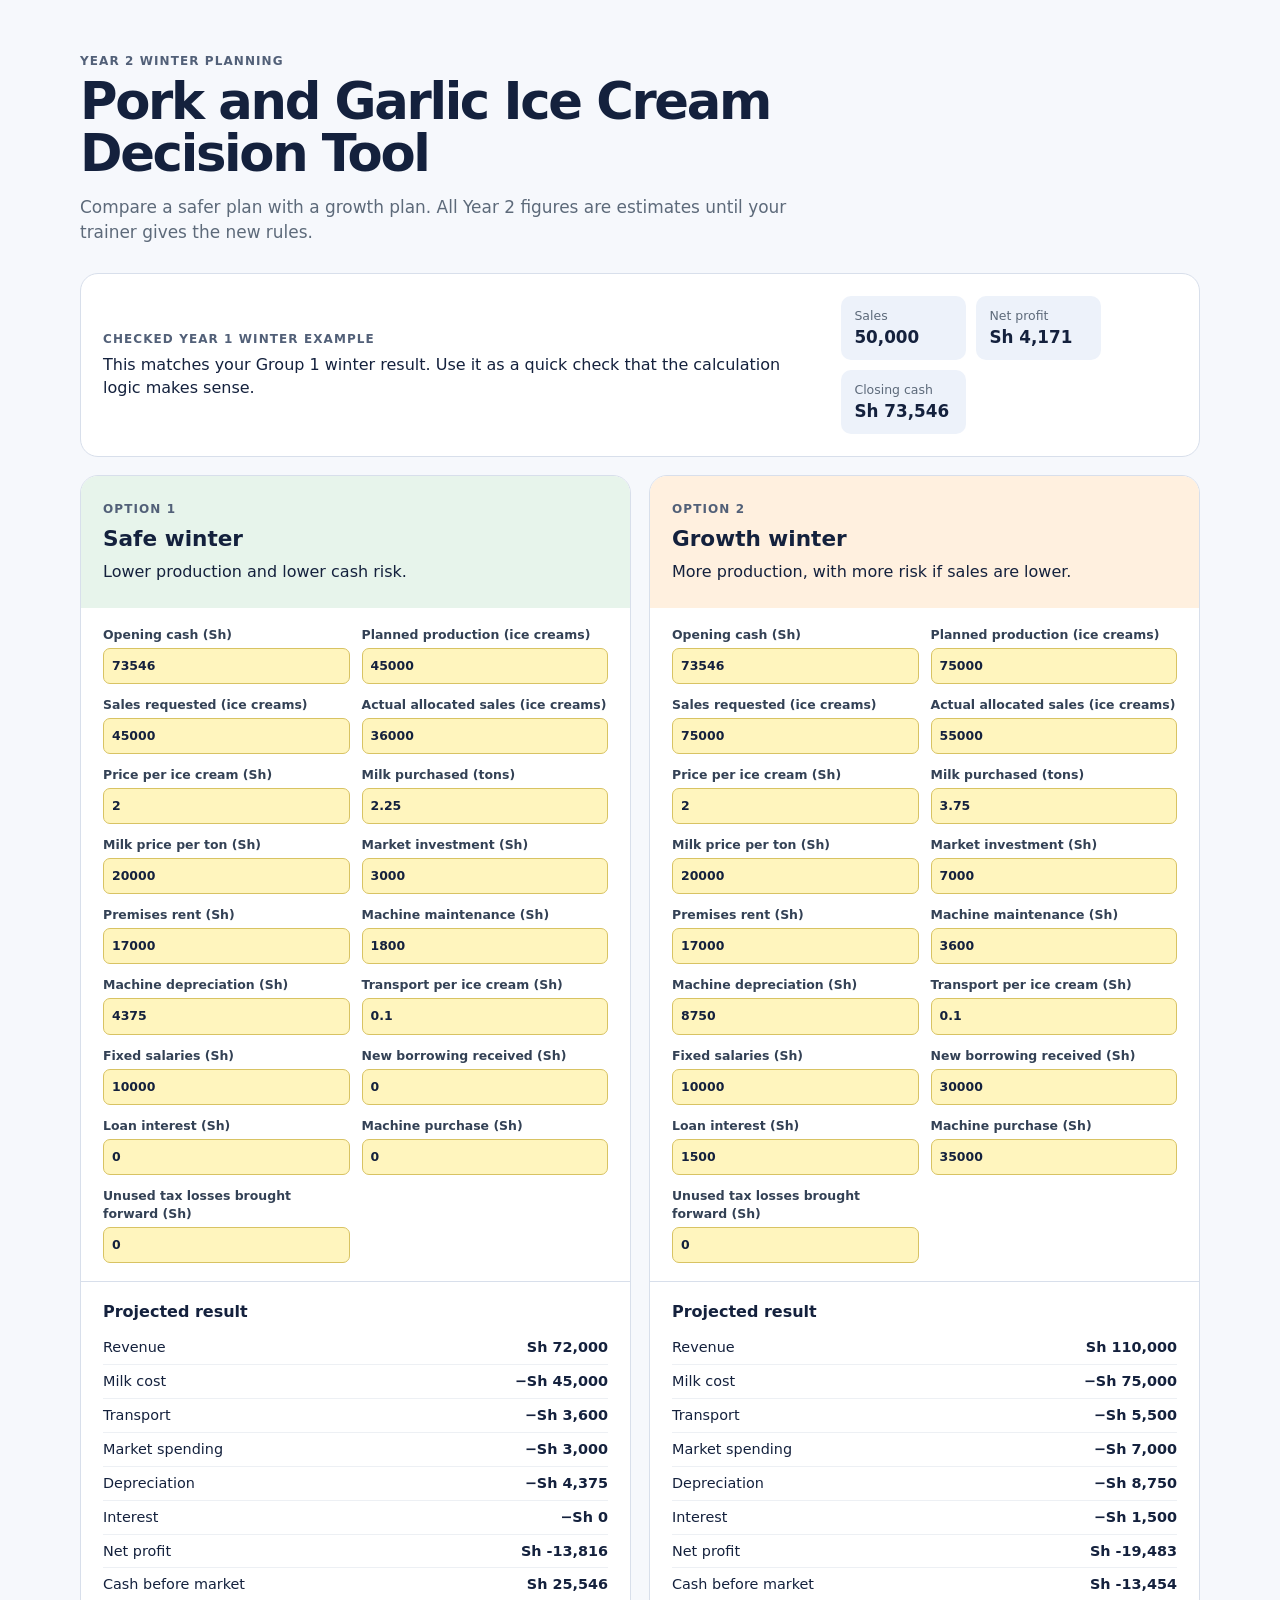
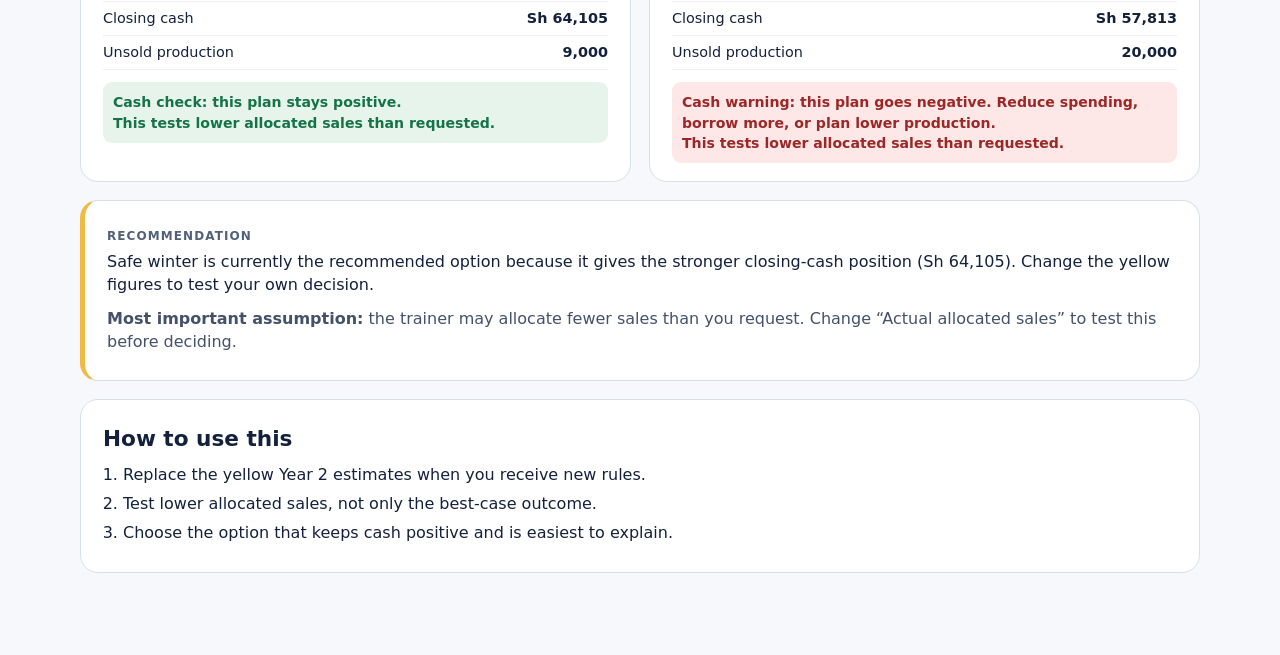
==== index.html @ 3d3ea8dd "Add files via upload" ====
<!doctype html>
<html lang="en">
  <head>
    <meta charset="UTF-8" />
    <meta name="viewport" content="width=device-width, initial-scale=1.0" />
    <title>Pork and Garlic Ice Cream Decision Tool</title>
    <link rel="icon" href="favicon.svg" type="image/svg+xml" />
    <link rel="stylesheet" href="styles.css" />
  </head>
  <body>
    <main>
      <header>
        <p class="eyebrow">Year 2 winter planning</p>
        <h1>Pork and Garlic Ice Cream Decision Tool</h1>
        <p class="intro">Compare a safer plan with a growth plan. All Year 2 figures are estimates until your trainer gives the new rules.</p>
      </header>

      <section class="year-one" aria-labelledby="year-one-title">
        <div>
          <p class="eyebrow" id="year-one-title">Checked Year 1 winter example</p>
          <p>This matches your Group 1 winter result. Use it as a quick check that the calculation logic makes sense.</p>
        </div>
        <div class="facts">
          <div><span>Sales</span><strong>50,000</strong></div>
          <div><span>Net profit</span><strong>Sh 4,171</strong></div>
          <div><span>Closing cash</span><strong>Sh 73,546</strong></div>
        </div>
      </section>

      <section class="plans" aria-label="Year 2 winter plan comparison">
        <article class="plan safe">
          <div class="plan-heading"><p class="eyebrow">Option 1</p><h2>Safe winter</h2><p>Lower production and lower cash risk.</p></div>
          <div class="inputs" id="safe-inputs"></div>
          <div class="results" id="safe-results" aria-live="polite"></div>
        </article>
        <article class="plan growth">
          <div class="plan-heading"><p class="eyebrow">Option 2</p><h2>Growth winter</h2><p>More production, with more risk if sales are lower.</p></div>
          <div class="inputs" id="growth-inputs"></div>
          <div class="results" id="growth-results" aria-live="polite"></div>
        </article>
      </section>

      <section class="recommendation" aria-labelledby="recommendation-title">
        <p class="eyebrow" id="recommendation-title">Recommendation</p>
        <p id="recommendation-text"></p>
        <p class="assumption"><strong>Most important assumption:</strong> the trainer may allocate fewer sales than you request. Change “Actual allocated sales” to test this before deciding.</p>
      </section>

      <section class="how-to">
        <h2>How to use this</h2>
        <ol>
          <li>Replace the yellow Year 2 estimates when you receive new rules.</li>
          <li>Test lower allocated sales, not only the best-case outcome.</li>
          <li>Choose the option that keeps cash positive and is easiest to explain.</li>
        </ol>
      </section>
    </main>
    <script src="app.js"></script>
  </body>
</html>
---- styles.css ----
:root { --ink:#14213d; --muted:#5d6a7a; --paper:#f6f8fc; --line:#d8dfeb; --safe:#e7f4eb; --growth:#fff0df; --input:#fff5be; --risk:#9b2727; --good:#157347; }
* { box-sizing:border-box; }
body { margin:0; font-family:Inter, ui-sans-serif, system-ui, -apple-system, BlinkMacSystemFont, "Segoe UI", sans-serif; color:var(--ink); background:var(--paper); line-height:1.45; }
main { width:min(1120px, calc(100% - 32px)); margin:0 auto; padding:48px 0 64px; }
header { max-width:760px; margin-bottom:28px; }
h1 { font-size:clamp(2rem, 4vw, 3.4rem); letter-spacing:-.045em; line-height:1.02; margin:.2rem 0 1rem; }
h2 { font-size:1.35rem; margin:.1rem 0 .2rem; }
p { margin:.3rem 0; } .intro { color:var(--muted); font-size:1.06rem; }
.eyebrow { color:#526078; text-transform:uppercase; letter-spacing:.09em; font-size:.75rem; font-weight:750; }
.year-one, .recommendation, .how-to { background:white; border:1px solid var(--line); border-radius:18px; padding:22px; margin:18px 0; }
.year-one { display:flex; gap:30px; align-items:center; justify-content:space-between; }
.facts { display:flex; gap:10px; flex-wrap:wrap; } .facts div { min-width:125px; padding:11px 13px; background:#edf2fa; border-radius:10px; }
.facts span { display:block; color:var(--muted); font-size:.78rem; } .facts strong { font-size:1.05rem; }
.plans { display:grid; grid-template-columns:repeat(2,minmax(0,1fr)); gap:18px; }
.plan { background:white; border:1px solid var(--line); border-radius:18px; overflow:hidden; }
.plan-heading { padding:20px 22px; } .safe .plan-heading { background:var(--safe); } .growth .plan-heading { background:var(--growth); }
.inputs, .results { padding:18px 22px; } .inputs { display:grid; grid-template-columns:repeat(2,minmax(0,1fr)); gap:12px; border-bottom:1px solid var(--line); }
label { color:#334155; font-size:.78rem; font-weight:650; } input { width:100%; margin-top:4px; border:1px solid #d8c363; border-radius:7px; background:var(--input); padding:8px; color:var(--ink); font:inherit; }
.results h3 { font-size:1rem; margin:0 0 8px; } .result-row { display:flex; justify-content:space-between; gap:10px; border-bottom:1px solid #edf0f4; padding:6px 0; font-size:.9rem; }
.result-row strong { white-space:nowrap; } .status { margin-top:12px; border-radius:9px; padding:10px; font-size:.88rem; font-weight:650; } .status.good { background:#e7f4eb; color:var(--good); } .status.risk { background:#fde8e7; color:var(--risk); }
.recommendation { border-left:5px solid #f0ba44; } .assumption { color:#43516a; margin-top:10px; }
.how-to ol { padding-left:20px; margin:8px 0 0; } .how-to li { margin:6px 0; }
@media (max-width:760px) { main { padding-top:28px; } .plans { grid-template-columns:1fr; } .year-one { align-items:flex-start; flex-direction:column; gap:14px; } }
@media (max-width:420px) { .inputs { grid-template-columns:1fr; } }
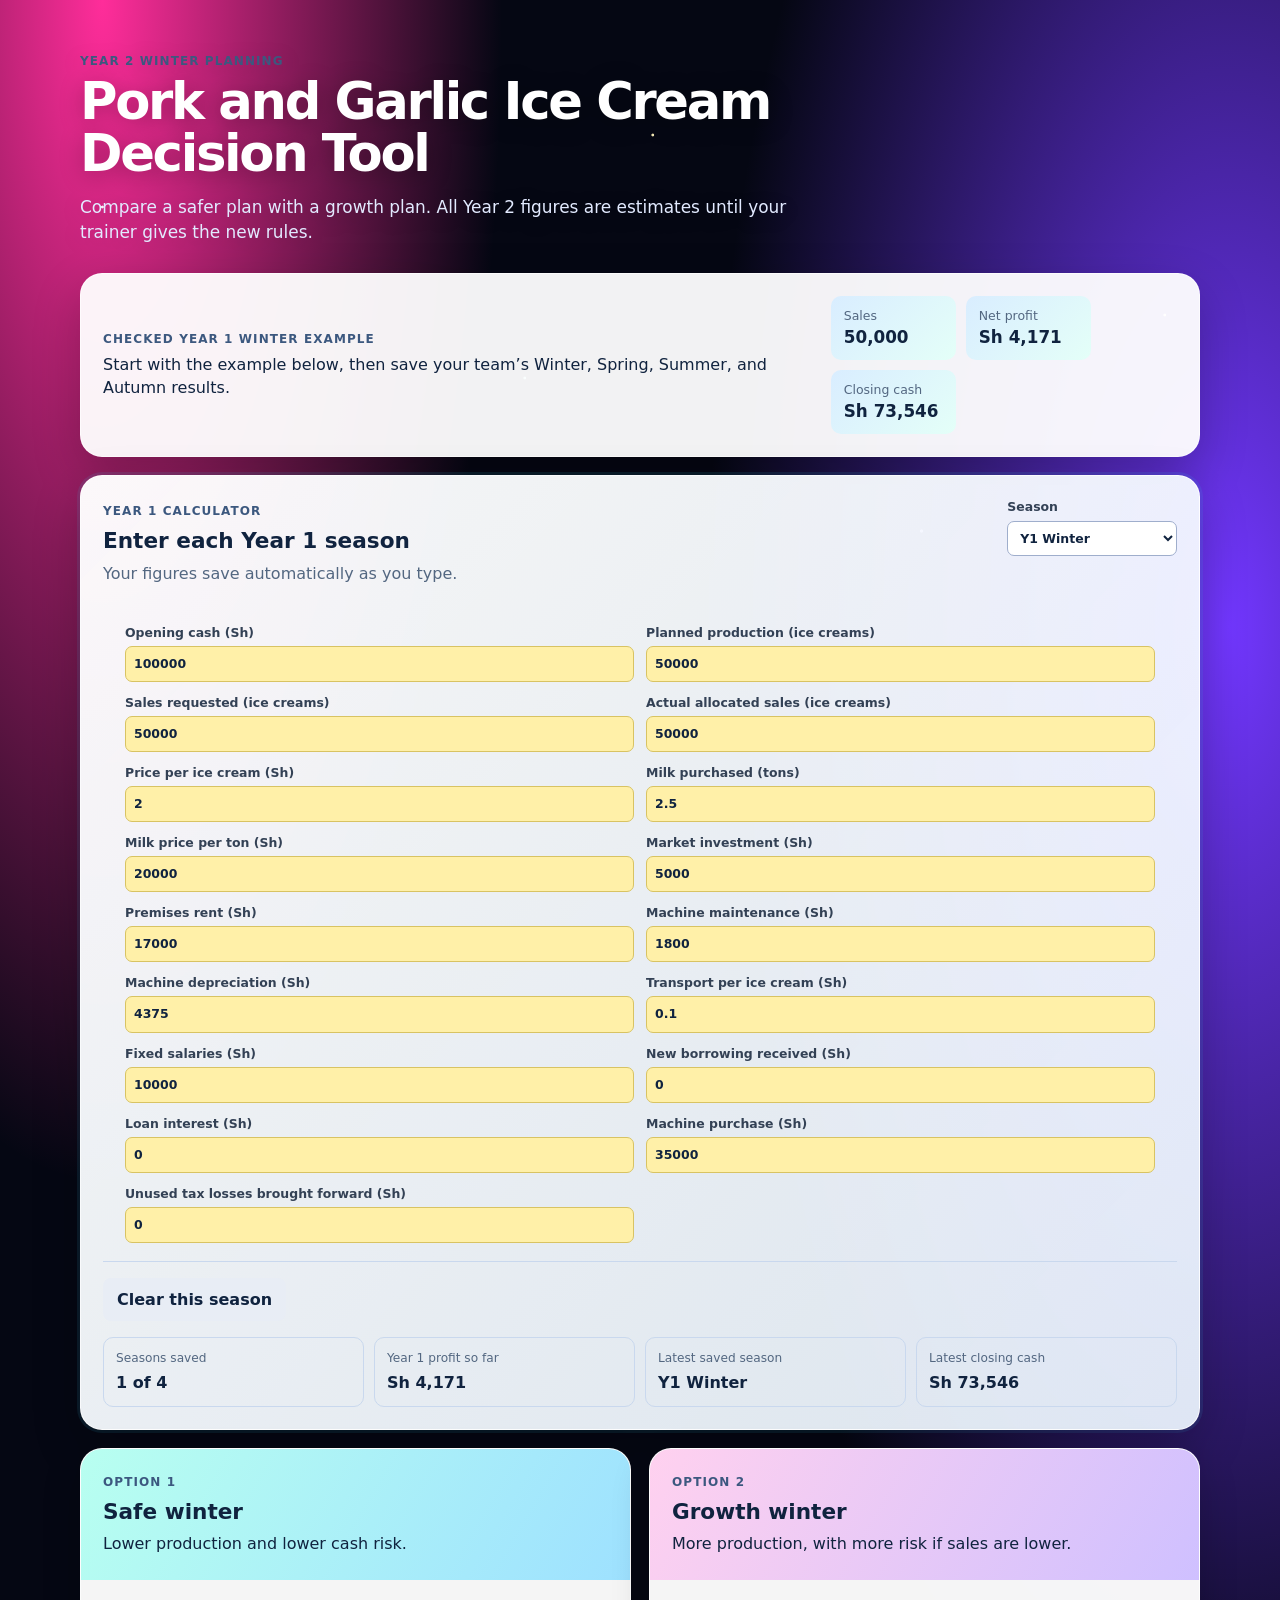
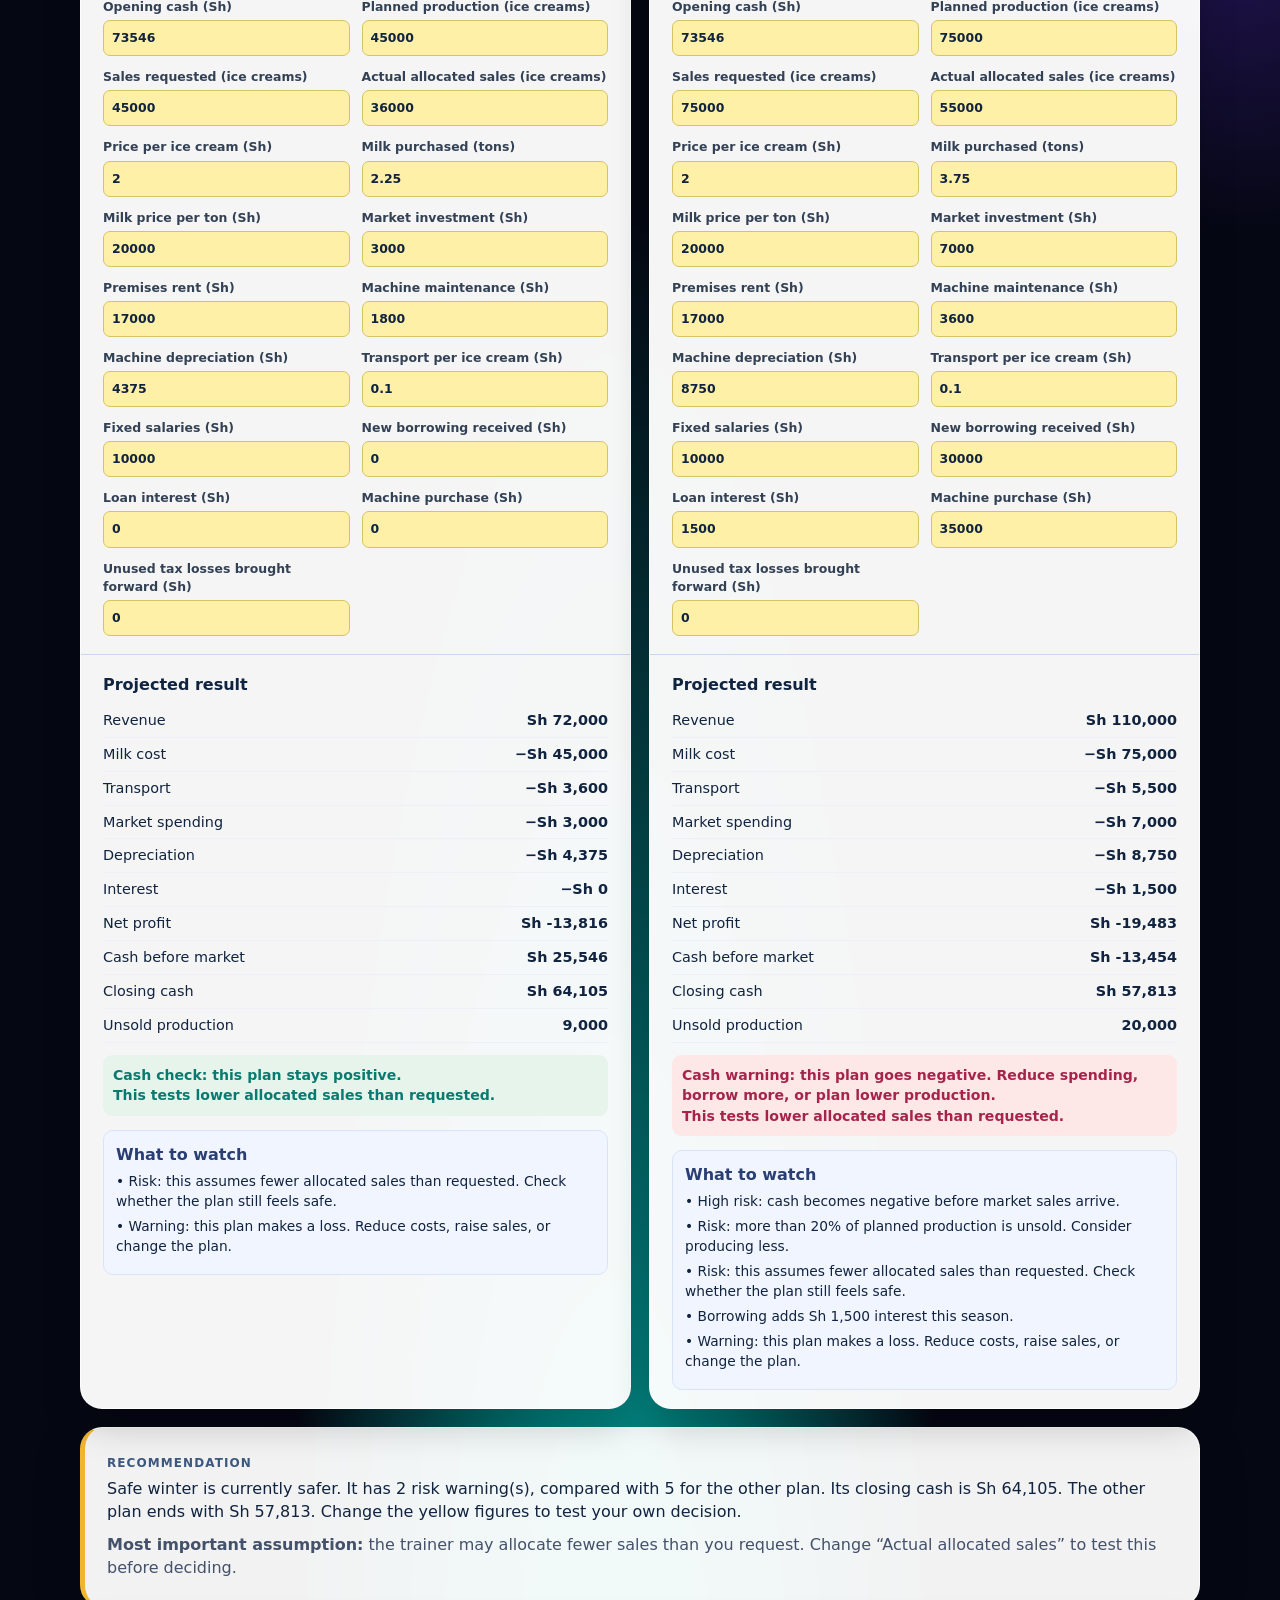
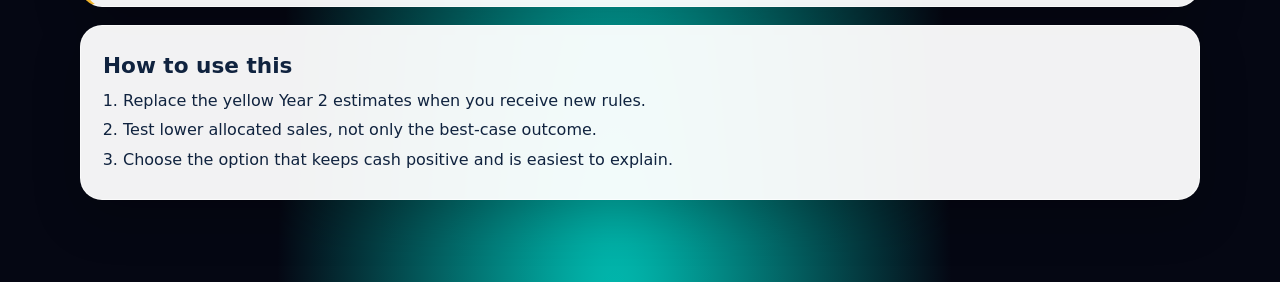
==== commit 631aae3b: "Add files via upload" ====
--- a/index.html
+++ b/index.html
@@ -18,13 +18,20 @@
       <section class="year-one" aria-labelledby="year-one-title">
         <div>
           <p class="eyebrow" id="year-one-title">Checked Year 1 winter example</p>
-          <p>This matches your Group 1 winter result. Use it as a quick check that the calculation logic makes sense.</p>
+          <p>Start with the example below, then save your team’s Winter, Spring, Summer, and Autumn results.</p>
         </div>
         <div class="facts">
           <div><span>Sales</span><strong>50,000</strong></div>
           <div><span>Net profit</span><strong>Sh 4,171</strong></div>
           <div><span>Closing cash</span><strong>Sh 73,546</strong></div>
         </div>
+      </section>
+
+      <section class="season-calculator" aria-labelledby="season-title">
+        <div class="section-heading"><div><p class="eyebrow">Year 1 calculator</p><h2 id="season-title">Enter each Year 1 season</h2><p>Your figures save automatically as you type.</p></div><label class="season-picker">Season<select id="season-select"><option>Y1 Winter</option><option>Y1 Spring</option><option>Y1 Summer</option><option>Y1 Autumn</option></select></label></div>
+        <div class="inputs season-inputs" id="season-inputs"></div>
+        <div class="season-actions"><button class="secondary" id="clear-season">Clear this season</button><span id="save-message" aria-live="polite"></span></div>
+        <div class="year-summary" id="year-summary"></div>
       </section>
 
       <section class="plans" aria-label="Year 2 winter plan comparison">
--- a/styles.css
+++ b/styles.css
@@ -1,24 +1,32 @@
-:root { --ink:#14213d; --muted:#5d6a7a; --paper:#f6f8fc; --line:#d8dfeb; --safe:#e7f4eb; --growth:#fff0df; --input:#fff5be; --risk:#9b2727; --good:#157347; }
+:root { --ink:#10233f; --muted:#536781; --paper:#eef4ff; --line:#c9d8ee; --safe:#d8f7f0; --growth:#e9e2ff; --input:#fff0a8; --risk:#a6244b; --good:#087a70; }
 * { box-sizing:border-box; }
-body { margin:0; font-family:Inter, ui-sans-serif, system-ui, -apple-system, BlinkMacSystemFont, "Segoe UI", sans-serif; color:var(--ink); background:var(--paper); line-height:1.45; }
+body { margin:0; min-height:100vh; position:relative; isolation:isolate; font-family:Inter, ui-sans-serif, system-ui, -apple-system, BlinkMacSystemFont, "Segoe UI", sans-serif; color:var(--ink); background:radial-gradient(ellipse at 8% 0%,#ff2d9a 0,transparent 24%),radial-gradient(ellipse at 96% 18%,#7237ff 0,transparent 30%),radial-gradient(ellipse at 48% 105%,#00c6ba 0,transparent 36%),#050713; line-height:1.45; }
+body::before { content:""; position:fixed; inset:0; z-index:-1; opacity:.95; pointer-events:none; background-image:radial-gradient(circle at 8% 23%,#fff 0 1px,transparent 1.8px),radial-gradient(circle at 29% 74%,#bcdfff 0 1px,transparent 1.8px),radial-gradient(circle at 51% 15%,#fff4bd 0 1px,transparent 1.8px),radial-gradient(circle at 72% 59%,#d4b6ff 0 1.2px,transparent 2px),radial-gradient(circle at 91% 35%,#fff 0 1px,transparent 1.8px),radial-gradient(circle at 41% 42%,#9ff9ef 0 1px,transparent 1.8px),radial-gradient(circle at 18% 57%,#ffb6dc 0 1px,transparent 1.8px); }
 main { width:min(1120px, calc(100% - 32px)); margin:0 auto; padding:48px 0 64px; }
-header { max-width:760px; margin-bottom:28px; }
+header { max-width:760px; margin-bottom:28px; color:white; text-shadow:0 4px 24px rgba(0,0,0,.3); }
 h1 { font-size:clamp(2rem, 4vw, 3.4rem); letter-spacing:-.045em; line-height:1.02; margin:.2rem 0 1rem; }
 h2 { font-size:1.35rem; margin:.1rem 0 .2rem; }
-p { margin:.3rem 0; } .intro { color:var(--muted); font-size:1.06rem; }
-.eyebrow { color:#526078; text-transform:uppercase; letter-spacing:.09em; font-size:.75rem; font-weight:750; }
-.year-one, .recommendation, .how-to { background:white; border:1px solid var(--line); border-radius:18px; padding:22px; margin:18px 0; }
+p { margin:.3rem 0; } .intro { color:#e2eaff; font-size:1.06rem; }
+.eyebrow { color:#3c587f; text-transform:uppercase; letter-spacing:.09em; font-size:.75rem; font-weight:750; }
+.year-one, .recommendation, .how-to { background:rgba(255,255,255,.95); border:1px solid rgba(255,255,255,.72); box-shadow:0 18px 48px rgba(0,0,0,.22); border-radius:22px; padding:22px; margin:18px 0; }
+.season-calculator { background:linear-gradient(135deg,rgba(255,255,255,.97),rgba(236,246,255,.93)); border:1px solid rgba(255,255,255,.82); box-shadow:0 18px 48px rgba(0,0,0,.22),0 0 0 3px rgba(61,212,255,.10); border-radius:22px; padding:22px; margin:18px 0; }
+.section-heading { display:flex; justify-content:space-between; align-items:flex-start; gap:20px; margin-bottom:16px; }
+.section-heading h2 { margin:.15rem 0; } .section-heading p:not(.eyebrow) { color:var(--muted); }
+.season-picker { min-width:150px; } select { width:100%; margin-top:4px; border:1px solid #9faecc; border-radius:7px; background:white; padding:8px; color:var(--ink); font:inherit; }
+.season-actions { display:flex; align-items:center; flex-wrap:wrap; gap:10px; padding:16px 0; } button { cursor:pointer; border:0; border-radius:8px; background:var(--ink); color:white; padding:10px 14px; font:inherit; font-weight:700; } button.secondary { background:#e8edf5; color:var(--ink); } #save-message { color:var(--good); font-size:.9rem; font-weight:650; }
+.year-summary { display:grid; grid-template-columns:repeat(4,minmax(0,1fr)); gap:10px; } .year-summary div { padding:12px; border:1px solid var(--line); border-radius:10px; } .year-summary span { color:var(--muted); display:block; font-size:.76rem; } .year-summary strong { display:block; margin-top:3px; }
 .year-one { display:flex; gap:30px; align-items:center; justify-content:space-between; }
-.facts { display:flex; gap:10px; flex-wrap:wrap; } .facts div { min-width:125px; padding:11px 13px; background:#edf2fa; border-radius:10px; }
+.facts { display:flex; gap:10px; flex-wrap:wrap; } .facts div { min-width:125px; padding:11px 13px; background:linear-gradient(135deg,#d9edff,#e4fff8); border-radius:10px; }
 .facts span { display:block; color:var(--muted); font-size:.78rem; } .facts strong { font-size:1.05rem; }
 .plans { display:grid; grid-template-columns:repeat(2,minmax(0,1fr)); gap:18px; }
-.plan { background:white; border:1px solid var(--line); border-radius:18px; overflow:hidden; }
-.plan-heading { padding:20px 22px; } .safe .plan-heading { background:var(--safe); } .growth .plan-heading { background:var(--growth); }
+.plan { background:rgba(255,255,255,.96); border:1px solid rgba(255,255,255,.82); box-shadow:0 16px 38px rgba(0,0,0,.2); border-radius:22px; overflow:hidden; transition:transform .2s ease, box-shadow .2s ease; }.plan:hover { transform:translateY(-4px); box-shadow:0 24px 52px rgba(0,0,0,.3); }
+.plan-heading { padding:20px 22px; } .safe .plan-heading { background:linear-gradient(120deg,#b8fff0,#9ee1ff); } .growth .plan-heading { background:linear-gradient(120deg,#ffd1ef,#cfc0ff); }
 .inputs, .results { padding:18px 22px; } .inputs { display:grid; grid-template-columns:repeat(2,minmax(0,1fr)); gap:12px; border-bottom:1px solid var(--line); }
 label { color:#334155; font-size:.78rem; font-weight:650; } input { width:100%; margin-top:4px; border:1px solid #d8c363; border-radius:7px; background:var(--input); padding:8px; color:var(--ink); font:inherit; }
 .results h3 { font-size:1rem; margin:0 0 8px; } .result-row { display:flex; justify-content:space-between; gap:10px; border-bottom:1px solid #edf0f4; padding:6px 0; font-size:.9rem; }
 .result-row strong { white-space:nowrap; } .status { margin-top:12px; border-radius:9px; padding:10px; font-size:.88rem; font-weight:650; } .status.good { background:#e7f4eb; color:var(--good); } .status.risk { background:#fde8e7; color:var(--risk); }
-.recommendation { border-left:5px solid #f0ba44; } .assumption { color:#43516a; margin-top:10px; }
+.advice { margin-top:14px; padding:12px; border-radius:10px; background:#f1f5ff; border:1px solid #d9e3fa; font-size:.86rem; }.advice h3 { margin:0 0 6px; color:#293e73; }.advice p { margin:5px 0; }
+.recommendation { border-left:5px solid #f1b52e; } .assumption { color:#43516a; margin-top:10px; }
 .how-to ol { padding-left:20px; margin:8px 0 0; } .how-to li { margin:6px 0; }
-@media (max-width:760px) { main { padding-top:28px; } .plans { grid-template-columns:1fr; } .year-one { align-items:flex-start; flex-direction:column; gap:14px; } }
+@media (max-width:760px) { main { padding-top:28px; } .plans { grid-template-columns:1fr; } .year-one { align-items:flex-start; flex-direction:column; gap:14px; } .section-heading { flex-direction:column; } .year-summary { grid-template-columns:repeat(2,minmax(0,1fr)); } }
 @media (max-width:420px) { .inputs { grid-template-columns:1fr; } }
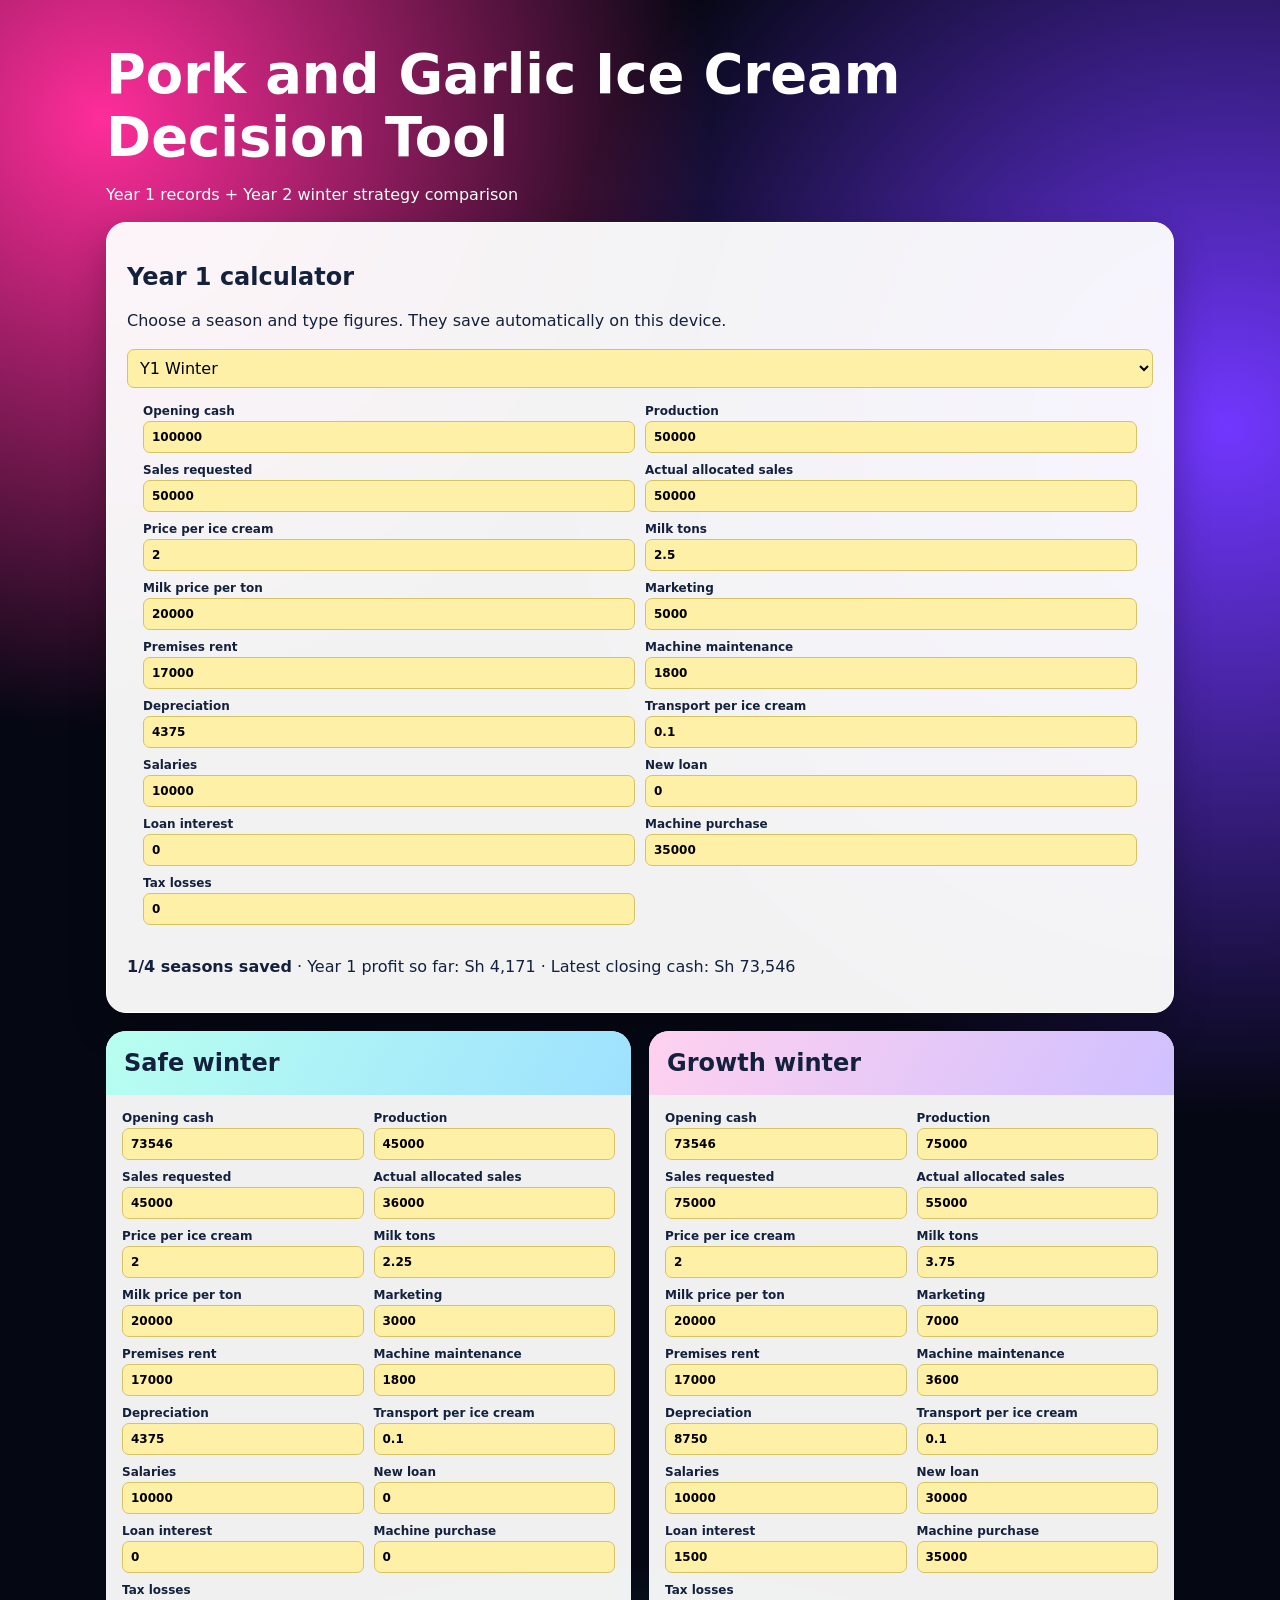
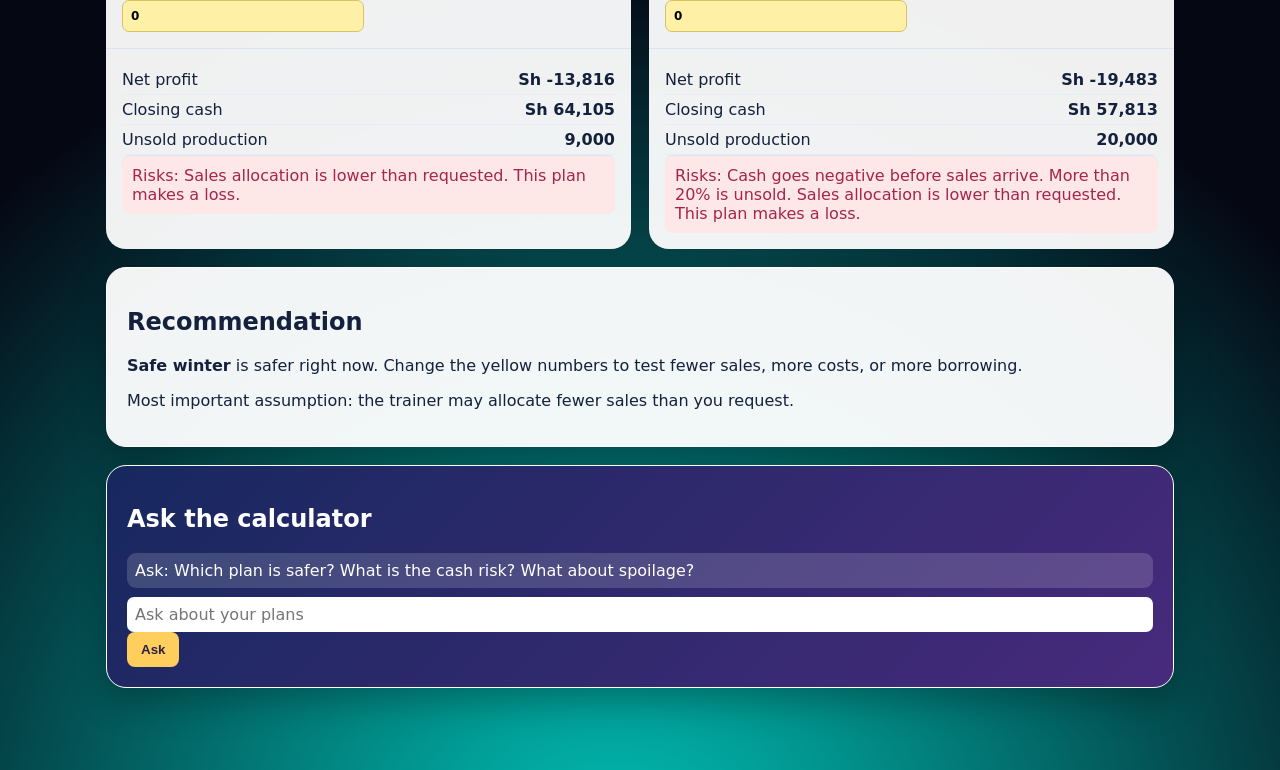
==== commit 4dd002fb: "Add files via upload" ====
--- a/index.html
+++ b/index.html
@@ -1,67 +1,5 @@
-<!doctype html>
-<html lang="en">
-  <head>
-    <meta charset="UTF-8" />
-    <meta name="viewport" content="width=device-width, initial-scale=1.0" />
-    <title>Pork and Garlic Ice Cream Decision Tool</title>
-    <link rel="icon" href="favicon.svg" type="image/svg+xml" />
-    <link rel="stylesheet" href="styles.css" />
-  </head>
-  <body>
-    <main>
-      <header>
-        <p class="eyebrow">Year 2 winter planning</p>
-        <h1>Pork and Garlic Ice Cream Decision Tool</h1>
-        <p class="intro">Compare a safer plan with a growth plan. All Year 2 figures are estimates until your trainer gives the new rules.</p>
-      </header>
-
-      <section class="year-one" aria-labelledby="year-one-title">
-        <div>
-          <p class="eyebrow" id="year-one-title">Checked Year 1 winter example</p>
-          <p>Start with the example below, then save your team’s Winter, Spring, Summer, and Autumn results.</p>
-        </div>
-        <div class="facts">
-          <div><span>Sales</span><strong>50,000</strong></div>
-          <div><span>Net profit</span><strong>Sh 4,171</strong></div>
-          <div><span>Closing cash</span><strong>Sh 73,546</strong></div>
-        </div>
-      </section>
-
-      <section class="season-calculator" aria-labelledby="season-title">
-        <div class="section-heading"><div><p class="eyebrow">Year 1 calculator</p><h2 id="season-title">Enter each Year 1 season</h2><p>Your figures save automatically as you type.</p></div><label class="season-picker">Season<select id="season-select"><option>Y1 Winter</option><option>Y1 Spring</option><option>Y1 Summer</option><option>Y1 Autumn</option></select></label></div>
-        <div class="inputs season-inputs" id="season-inputs"></div>
-        <div class="season-actions"><button class="secondary" id="clear-season">Clear this season</button><span id="save-message" aria-live="polite"></span></div>
-        <div class="year-summary" id="year-summary"></div>
-      </section>
-
-      <section class="plans" aria-label="Year 2 winter plan comparison">
-        <article class="plan safe">
-          <div class="plan-heading"><p class="eyebrow">Option 1</p><h2>Safe winter</h2><p>Lower production and lower cash risk.</p></div>
-          <div class="inputs" id="safe-inputs"></div>
-          <div class="results" id="safe-results" aria-live="polite"></div>
-        </article>
-        <article class="plan growth">
-          <div class="plan-heading"><p class="eyebrow">Option 2</p><h2>Growth winter</h2><p>More production, with more risk if sales are lower.</p></div>
-          <div class="inputs" id="growth-inputs"></div>
-          <div class="results" id="growth-results" aria-live="polite"></div>
-        </article>
-      </section>
-
-      <section class="recommendation" aria-labelledby="recommendation-title">
-        <p class="eyebrow" id="recommendation-title">Recommendation</p>
-        <p id="recommendation-text"></p>
-        <p class="assumption"><strong>Most important assumption:</strong> the trainer may allocate fewer sales than you request. Change “Actual allocated sales” to test this before deciding.</p>
-      </section>
-
-      <section class="how-to">
-        <h2>How to use this</h2>
-        <ol>
-          <li>Replace the yellow Year 2 estimates when you receive new rules.</li>
-          <li>Test lower allocated sales, not only the best-case outcome.</li>
-          <li>Choose the option that keeps cash positive and is easiest to explain.</li>
-        </ol>
-      </section>
-    </main>
-    <script src="app.js"></script>
-  </body>
-</html>
+<!doctype html><html><head><meta charset="utf-8"><meta name="viewport" content="width=device-width,initial-scale=1"><title>Ice Cream Decision Tool</title><style>
+*{box-sizing:border-box}body{margin:0;font:16px system-ui;color:#14213d;background:radial-gradient(circle at 8% 5%,#ff2d9a,transparent 24%),radial-gradient(circle at 96% 18%,#7237ff,transparent 30%),radial-gradient(circle at 48% 105%,#00c6ba,transparent 36%),#050713;min-height:100vh}main{max-width:1100px;margin:auto;padding:32px 16px 64px}header{color:white}h1{font-size:clamp(2rem,5vw,3.4rem);margin:.2em 0}.card{background:#fffffff2;border:1px solid #fff;border-radius:20px;padding:20px;margin:18px 0;box-shadow:0 14px 35px #0004}.grid{display:grid;grid-template-columns:repeat(2,minmax(0,1fr));gap:18px}.plan{background:#fffffff0;border-radius:20px;overflow:hidden}.plan h2{margin:0;padding:18px;background:linear-gradient(120deg,#b8fff0,#9ee1ff)}.plan.growth h2{background:linear-gradient(120deg,#ffd1ef,#cfc0ff)}.inputs{padding:16px;display:grid;grid-template-columns:repeat(2,minmax(0,1fr));gap:10px}label{font-size:12px;font-weight:700}input,select{width:100%;padding:8px;border:1px solid #d8c363;border-radius:7px;background:#fff0a8;font:inherit;margin-top:3px}.result,.advice{padding:16px;border-top:1px solid #dbe4f3}.row{display:flex;justify-content:space-between;padding:5px 0;border-bottom:1px solid #e7edf7}.warn{padding:10px;border-radius:8px;background:#fde8e7;color:#a6244b}.good{padding:10px;border-radius:8px;background:#e7f4eb;color:#087a70}.chat{background:linear-gradient(135deg,#17285f,#482a7c);color:#fff}.chat input{background:#fff;border:0}.chat button{background:#ffce5c;color:#292147}button{border:0;border-radius:8px;padding:10px 14px;font-weight:700;background:#14213d;color:#fff}.msg{padding:8px;border-radius:9px;background:#ffffff28;margin:6px 0}.user{background:#9cf9ec;color:#14213d;margin-left:15%}@media(max-width:700px){.grid,.inputs{grid-template-columns:1fr}}
+</style></head><body><main><header><h1>Pork and Garlic Ice Cream Decision Tool</h1><p>Year 1 records + Year 2 winter strategy comparison</p></header><section class="card"><h2>Year 1 calculator</h2><p>Choose a season and type figures. They save automatically on this device.</p><select id="season"><option>Y1 Winter</option><option>Y1 Spring</option><option>Y1 Summer</option><option>Y1 Autumn</option></select><div class="inputs" id="yearInputs"></div><div id="summary"></div></section><section class="grid"><div class="plan"><h2>Safe winter</h2><div class="inputs" id="safeInputs"></div><div class="result" id="safeResult"></div></div><div class="plan growth"><h2>Growth winter</h2><div class="inputs" id="growthInputs"></div><div class="result" id="growthResult"></div></div></section><section class="card" id="recommend"></section><section class="card chat"><h2>Ask the calculator</h2><div id="log"><div class="msg">Ask: Which plan is safer? What is the cash risk? What about spoilage?</div></div><form id="form"><input id="q" placeholder="Ask about your plans"><button>Ask</button></form></section></main><script>
+const F=[['opening','Opening cash'],['production','Production'],['requested','Sales requested'],['sales','Actual allocated sales'],['price','Price per ice cream'],['milk','Milk tons'],['milkPrice','Milk price per ton'],['market','Marketing'],['rent','Premises rent'],['maintenance','Machine maintenance'],['depreciation','Depreciation'],['transport','Transport per ice cream'],['salary','Salaries'],['loan','New loan'],['interest','Loan interest'],['machine','Machine purchase'],['taxLoss','Tax losses']];const winter={opening:100000,production:50000,requested:50000,sales:50000,price:2,milk:2.5,milkPrice:20000,market:5000,rent:17000,maintenance:1800,depreciation:4375,transport:.1,salary:10000,loan:0,interest:0,machine:35000,taxLoss:0};let years=JSON.parse(localStorage.getItem('iceYears')||'{"Y1 Winter":'+JSON.stringify(winter)+'}');let plans={safe:{...winter,opening:73546,production:45000,requested:45000,sales:36000,milk:2.25,market:3000,machine:0},growth:{...winter,opening:73546,production:75000,requested:75000,sales:55000,milk:3.75,market:7000,maintenance:3600,depreciation:8750,loan:30000,interest:1500}};const n=x=>Number(x)||0,m=x=>'Sh '+Math.round(x).toLocaleString();function calc(p){let revenue=p.sales*p.price,milk=p.milk*p.milkPrice,trans=p.sales*p.transport,gross=revenue-milk-p.maintenance-p.depreciation,bonus=Math.round(Math.max(gross,0)*.05),pre=gross-trans-p.market-bonus-p.salary-p.rent-p.interest,tax=Math.round(Math.max(0,pre-p.taxLoss)*.1),before=p.opening+p.loan-p.machine-milk-p.market,close=p.opening+p.loan+revenue-p.machine-milk-p.market-p.rent-p.maintenance-trans-p.salary-bonus-p.interest-tax;return{revenue,milk,trans,bonus,pre,tax,profit:pre-tax,before,close,spoil:Math.max(0,p.production-p.sales)}}function fields(id,data,year=false){document.querySelector(id).innerHTML=F.map(([k,l])=>`<label>${l}<input type=number step=any data-k=${k} value=${data[k]||0}></label>`).join('');document.querySelector(id).oninput=e=>{data[e.target.dataset.k]=n(e.target.value);if(year){years[season.value]=data;localStorage.setItem('iceYears',JSON.stringify(years));yearSummary()}render()}}function out(id,p){let r=calc(p),risk=[];if(r.before<0)risk.push('Cash goes negative before sales arrive.');if(r.close<0)risk.push('Closing cash is negative.');if(p.production&&r.spoil/p.production>.2)risk.push('More than 20% is unsold.');if(p.sales<p.requested)risk.push('Sales allocation is lower than requested.');if(r.profit<0)risk.push('This plan makes a loss.');document.querySelector(id).innerHTML=`<div class=row><span>Net profit</span><b>${m(r.profit)}</b></div><div class=row><span>Closing cash</span><b>${m(r.close)}</b></div><div class=row><span>Unsold production</span><b>${r.spoil.toLocaleString()}</b></div><div class="advice ${risk.length?'warn':'good'}">${risk.length?'Risks: '+risk.join(' '):'Looks safer: cash stays positive and production is close to sales.'}</div>`;return{r,risk}}function render(){let a=out('#safeResult',plans.safe),b=out('#growthResult',plans.growth),win=a.risk.length<=b.risk.length?'Safe winter':'Growth winter';recommend.innerHTML=`<h2>Recommendation</h2><p><b>${win}</b> is safer right now. Change the yellow numbers to test fewer sales, more costs, or more borrowing.</p><p>Most important assumption: the trainer may allocate fewer sales than you request.</p>`}function yearSummary(){let s=Object.keys(years),rs=s.map(x=>calc(years[x]));summary.innerHTML=`<p><b>${s.length}/4 seasons saved</b> · Year 1 profit so far: ${m(rs.reduce((a,x)=>a+x.profit,0))} · Latest closing cash: ${m(rs.at(-1).close)}</p>`}let season=document.querySelector('#season');function load(){let d=years[season.value]||{...winter,opening:0,production:0,requested:0,sales:0,milk:0,market:0,rent:0,maintenance:0,depreciation:0,salary:0,machine:0};fields('#yearInputs',d,true)}season.onchange=load;load();fields('#safeInputs',plans.safe);fields('#growthInputs',plans.growth);yearSummary();render();form.onsubmit=e=>{e.preventDefault();let t=q.value.toLowerCase(),a=calc(plans.safe),b=calc(plans.growth),ans=t.includes('cash')?`Safe cash: ${m(a.close)}. Growth cash: ${m(b.close)}.`:t.includes('spoil')?`Safe unsold: ${a.spoil}. Growth unsold: ${b.spoil}.`:t.includes('profit')?`Safe profit: ${m(a.profit)}. Growth profit: ${m(b.profit)}.`:'Safe winter is usually safer when it has fewer warnings. Check cash before sales arrive and unsold production.';log.innerHTML+=`<div class="msg user">${q.value}</div><div class=msg>${ans}</div>`;q.value=''};
+</script></body></html>
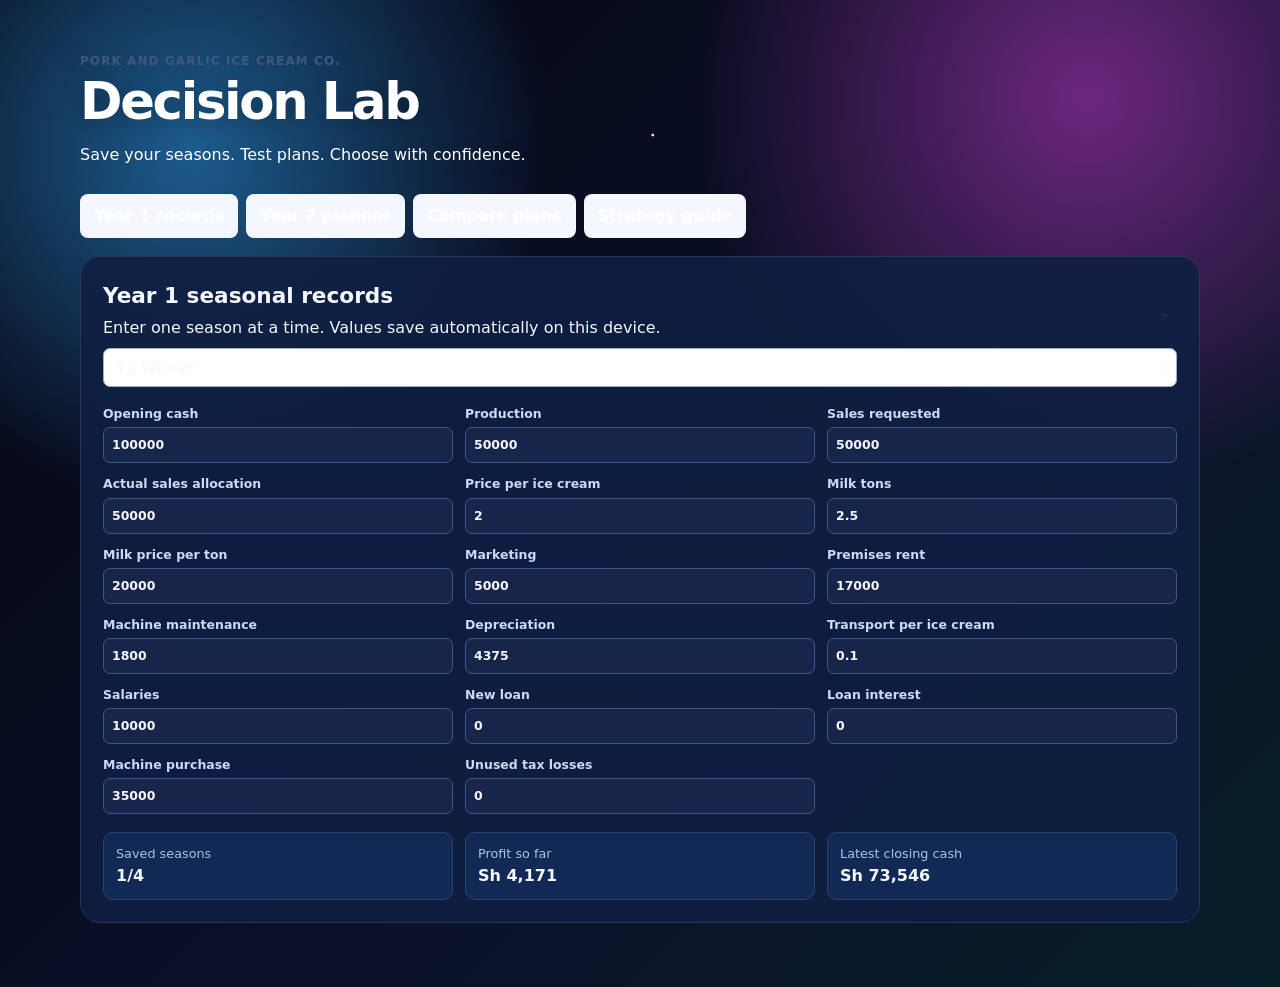
==== commit 12cd597a: "Add files via upload" ====
--- a/index.html
+++ b/index.html
@@ -1,5 +1 @@
-<!doctype html><html><head><meta charset="utf-8"><meta name="viewport" content="width=device-width,initial-scale=1"><title>Ice Cream Decision Tool</title><style>
-*{box-sizing:border-box}body{margin:0;font:16px system-ui;color:#14213d;background:radial-gradient(circle at 8% 5%,#ff2d9a,transparent 24%),radial-gradient(circle at 96% 18%,#7237ff,transparent 30%),radial-gradient(circle at 48% 105%,#00c6ba,transparent 36%),#050713;min-height:100vh}main{max-width:1100px;margin:auto;padding:32px 16px 64px}header{color:white}h1{font-size:clamp(2rem,5vw,3.4rem);margin:.2em 0}.card{background:#fffffff2;border:1px solid #fff;border-radius:20px;padding:20px;margin:18px 0;box-shadow:0 14px 35px #0004}.grid{display:grid;grid-template-columns:repeat(2,minmax(0,1fr));gap:18px}.plan{background:#fffffff0;border-radius:20px;overflow:hidden}.plan h2{margin:0;padding:18px;background:linear-gradient(120deg,#b8fff0,#9ee1ff)}.plan.growth h2{background:linear-gradient(120deg,#ffd1ef,#cfc0ff)}.inputs{padding:16px;display:grid;grid-template-columns:repeat(2,minmax(0,1fr));gap:10px}label{font-size:12px;font-weight:700}input,select{width:100%;padding:8px;border:1px solid #d8c363;border-radius:7px;background:#fff0a8;font:inherit;margin-top:3px}.result,.advice{padding:16px;border-top:1px solid #dbe4f3}.row{display:flex;justify-content:space-between;padding:5px 0;border-bottom:1px solid #e7edf7}.warn{padding:10px;border-radius:8px;background:#fde8e7;color:#a6244b}.good{padding:10px;border-radius:8px;background:#e7f4eb;color:#087a70}.chat{background:linear-gradient(135deg,#17285f,#482a7c);color:#fff}.chat input{background:#fff;border:0}.chat button{background:#ffce5c;color:#292147}button{border:0;border-radius:8px;padding:10px 14px;font-weight:700;background:#14213d;color:#fff}.msg{padding:8px;border-radius:9px;background:#ffffff28;margin:6px 0}.user{background:#9cf9ec;color:#14213d;margin-left:15%}@media(max-width:700px){.grid,.inputs{grid-template-columns:1fr}}
-</style></head><body><main><header><h1>Pork and Garlic Ice Cream Decision Tool</h1><p>Year 1 records + Year 2 winter strategy comparison</p></header><section class="card"><h2>Year 1 calculator</h2><p>Choose a season and type figures. They save automatically on this device.</p><select id="season"><option>Y1 Winter</option><option>Y1 Spring</option><option>Y1 Summer</option><option>Y1 Autumn</option></select><div class="inputs" id="yearInputs"></div><div id="summary"></div></section><section class="grid"><div class="plan"><h2>Safe winter</h2><div class="inputs" id="safeInputs"></div><div class="result" id="safeResult"></div></div><div class="plan growth"><h2>Growth winter</h2><div class="inputs" id="growthInputs"></div><div class="result" id="growthResult"></div></div></section><section class="card" id="recommend"></section><section class="card chat"><h2>Ask the calculator</h2><div id="log"><div class="msg">Ask: Which plan is safer? What is the cash risk? What about spoilage?</div></div><form id="form"><input id="q" placeholder="Ask about your plans"><button>Ask</button></form></section></main><script>
-const F=[['opening','Opening cash'],['production','Production'],['requested','Sales requested'],['sales','Actual allocated sales'],['price','Price per ice cream'],['milk','Milk tons'],['milkPrice','Milk price per ton'],['market','Marketing'],['rent','Premises rent'],['maintenance','Machine maintenance'],['depreciation','Depreciation'],['transport','Transport per ice cream'],['salary','Salaries'],['loan','New loan'],['interest','Loan interest'],['machine','Machine purchase'],['taxLoss','Tax losses']];const winter={opening:100000,production:50000,requested:50000,sales:50000,price:2,milk:2.5,milkPrice:20000,market:5000,rent:17000,maintenance:1800,depreciation:4375,transport:.1,salary:10000,loan:0,interest:0,machine:35000,taxLoss:0};let years=JSON.parse(localStorage.getItem('iceYears')||'{"Y1 Winter":'+JSON.stringify(winter)+'}');let plans={safe:{...winter,opening:73546,production:45000,requested:45000,sales:36000,milk:2.25,market:3000,machine:0},growth:{...winter,opening:73546,production:75000,requested:75000,sales:55000,milk:3.75,market:7000,maintenance:3600,depreciation:8750,loan:30000,interest:1500}};const n=x=>Number(x)||0,m=x=>'Sh '+Math.round(x).toLocaleString();function calc(p){let revenue=p.sales*p.price,milk=p.milk*p.milkPrice,trans=p.sales*p.transport,gross=revenue-milk-p.maintenance-p.depreciation,bonus=Math.round(Math.max(gross,0)*.05),pre=gross-trans-p.market-bonus-p.salary-p.rent-p.interest,tax=Math.round(Math.max(0,pre-p.taxLoss)*.1),before=p.opening+p.loan-p.machine-milk-p.market,close=p.opening+p.loan+revenue-p.machine-milk-p.market-p.rent-p.maintenance-trans-p.salary-bonus-p.interest-tax;return{revenue,milk,trans,bonus,pre,tax,profit:pre-tax,before,close,spoil:Math.max(0,p.production-p.sales)}}function fields(id,data,year=false){document.querySelector(id).innerHTML=F.map(([k,l])=>`<label>${l}<input type=number step=any data-k=${k} value=${data[k]||0}></label>`).join('');document.querySelector(id).oninput=e=>{data[e.target.dataset.k]=n(e.target.value);if(year){years[season.value]=data;localStorage.setItem('iceYears',JSON.stringify(years));yearSummary()}render()}}function out(id,p){let r=calc(p),risk=[];if(r.before<0)risk.push('Cash goes negative before sales arrive.');if(r.close<0)risk.push('Closing cash is negative.');if(p.production&&r.spoil/p.production>.2)risk.push('More than 20% is unsold.');if(p.sales<p.requested)risk.push('Sales allocation is lower than requested.');if(r.profit<0)risk.push('This plan makes a loss.');document.querySelector(id).innerHTML=`<div class=row><span>Net profit</span><b>${m(r.profit)}</b></div><div class=row><span>Closing cash</span><b>${m(r.close)}</b></div><div class=row><span>Unsold production</span><b>${r.spoil.toLocaleString()}</b></div><div class="advice ${risk.length?'warn':'good'}">${risk.length?'Risks: '+risk.join(' '):'Looks safer: cash stays positive and production is close to sales.'}</div>`;return{r,risk}}function render(){let a=out('#safeResult',plans.safe),b=out('#growthResult',plans.growth),win=a.risk.length<=b.risk.length?'Safe winter':'Growth winter';recommend.innerHTML=`<h2>Recommendation</h2><p><b>${win}</b> is safer right now. Change the yellow numbers to test fewer sales, more costs, or more borrowing.</p><p>Most important assumption: the trainer may allocate fewer sales than you request.</p>`}function yearSummary(){let s=Object.keys(years),rs=s.map(x=>calc(years[x]));summary.innerHTML=`<p><b>${s.length}/4 seasons saved</b> · Year 1 profit so far: ${m(rs.reduce((a,x)=>a+x.profit,0))} · Latest closing cash: ${m(rs.at(-1).close)}</p>`}let season=document.querySelector('#season');function load(){let d=years[season.value]||{...winter,opening:0,production:0,requested:0,sales:0,milk:0,market:0,rent:0,maintenance:0,depreciation:0,salary:0,machine:0};fields('#yearInputs',d,true)}season.onchange=load;load();fields('#safeInputs',plans.safe);fields('#growthInputs',plans.growth);yearSummary();render();form.onsubmit=e=>{e.preventDefault();let t=q.value.toLowerCase(),a=calc(plans.safe),b=calc(plans.growth),ans=t.includes('cash')?`Safe cash: ${m(a.close)}. Growth cash: ${m(b.close)}.`:t.includes('spoil')?`Safe unsold: ${a.spoil}. Growth unsold: ${b.spoil}.`:t.includes('profit')?`Safe profit: ${m(a.profit)}. Growth profit: ${m(b.profit)}.`:'Safe winter is usually safer when it has fewer warnings. Check cash before sales arrive and unsold production.';log.innerHTML+=`<div class="msg user">${q.value}</div><div class=msg>${ans}</div>`;q.value=''};
-</script></body></html>
+<!doctype html><html lang="en"><head><meta charset="utf-8"><meta name="viewport" content="width=device-width,initial-scale=1"><title>Ice Cream Decision Lab</title><link rel="stylesheet" href="styles.css"></head><body><main><header><p class="eyebrow">Pork and Garlic Ice Cream Co.</p><h1>Decision Lab</h1><p>Save your seasons. Test plans. Choose with confidence.</p></header><nav><button data-page="records">Year 1 records</button><button data-page="plans">Year 2 planner</button><button data-page="compare">Compare plans</button><button data-page="future">Strategy guide</button></nav><section class="page active" id="records"><div class="panel"><h2>Year 1 seasonal records</h2><p>Enter one season at a time. Values save automatically on this device.</p><select id="season"><option>Y1 Winter</option><option>Y1 Spring</option><option>Y1 Summer</option><option>Y1 Autumn</option></select><div class="fields" id="seasonFields"></div><div id="summary" class="stats"></div></div></section><section class="page" id="plans"><div class="panel"><h2>Build a Year 2 winter plan</h2><p>Test realistic actual sales allocation, not only your best case.</p><div class="fields" id="planFields"></div><div class="actions"><input id="planName" placeholder="Name this plan, e.g. Balanced"><button id="savePlan">Save plan</button></div><div id="planOutput"></div></div></section><section class="page" id="compare"><div class="panel"><h2>Plan comparison</h2><p>Saved plans are compared below. Positive cash and fewer warnings are safer.</p><div id="table"></div><div id="chart" class="chart"></div><div id="recommendation"></div></div></section><section class="page" id="future"><div class="panel"><h2>Strategy guide</h2><div class="strategy"><div><b>1. Cash first</b><p>Check cash before market sales arrive.</p></div><div><b>2. Sales uncertainty</b><p>Save a low-sales plan before you decide production.</p></div><div><b>3. Grow carefully</b><p>Borrow only when extra sales cover interest and operating costs.</p></div></div></div></section></main><script src="app.js"></script></body></html>
--- a/styles.css
+++ b/styles.css
@@ -0,0 +1,33 @@
+:root { --ink:#f4f7ff; --muted:#a8b6d8; --paper:#07091a; --line:#29345b; --safe:#71e8c5; --growth:#c99bff; --input:#18254a; --risk:#ff7a9d; --good:#71e8c5; }
+* { box-sizing:border-box; }
+body { margin:0; min-height:100vh; position:relative; isolation:isolate; font-family:Inter, ui-sans-serif, system-ui, -apple-system, BlinkMacSystemFont, "Segoe UI", sans-serif; color:var(--ink); background:radial-gradient(circle at 15% 15%,#1d5d8f 0,transparent 26%),radial-gradient(circle at 85% 10%,#6c277e 0,transparent 28%),linear-gradient(135deg,#050714,#0b1028 55%,#071e29); line-height:1.45; }
+body::before { content:""; position:fixed; inset:0; z-index:-1; opacity:.95; pointer-events:none; background-image:radial-gradient(circle at 8% 23%,#fff 0 1px,transparent 1.8px),radial-gradient(circle at 29% 74%,#bcdfff 0 1px,transparent 1.8px),radial-gradient(circle at 51% 15%,#fff4bd 0 1px,transparent 1.8px),radial-gradient(circle at 72% 59%,#d4b6ff 0 1.2px,transparent 2px),radial-gradient(circle at 91% 35%,#fff 0 1px,transparent 1.8px),radial-gradient(circle at 41% 42%,#9ff9ef 0 1px,transparent 1.8px),radial-gradient(circle at 18% 57%,#ffb6dc 0 1px,transparent 1.8px); }
+main { width:min(1120px, calc(100% - 32px)); margin:0 auto; padding:48px 0 64px; }
+header { max-width:760px; margin-bottom:28px; color:white; text-shadow:0 4px 24px rgba(0,0,0,.3); }
+h1 { font-size:clamp(2rem, 4vw, 3.4rem); letter-spacing:-.045em; line-height:1.02; margin:.2rem 0 1rem; }
+h2 { font-size:1.35rem; margin:.1rem 0 .2rem; }
+p { margin:.3rem 0; } .intro { color:#e2eaff; font-size:1.06rem; }
+.eyebrow { color:#3c587f; text-transform:uppercase; letter-spacing:.09em; font-size:.75rem; font-weight:750; }
+.year-one, .recommendation, .how-to { background:rgba(13,20,48,.88); border:1px solid var(--line); box-shadow:0 20px 54px rgba(0,0,0,.35); border-radius:18px; padding:22px; margin:18px 0; }
+.season-calculator { background:linear-gradient(135deg,rgba(18,31,70,.94),rgba(16,45,67,.9)); border:1px solid #3b5791; box-shadow:0 20px 54px rgba(0,0,0,.35); border-radius:18px; padding:22px; margin:18px 0; }
+.section-heading { display:flex; justify-content:space-between; align-items:flex-start; gap:20px; margin-bottom:16px; }
+.section-heading h2 { margin:.15rem 0; } .section-heading p:not(.eyebrow) { color:var(--muted); }
+.season-picker { min-width:150px; } select { width:100%; margin-top:4px; border:1px solid #9faecc; border-radius:7px; background:white; padding:8px; color:var(--ink); font:inherit; }
+.season-actions { display:flex; align-items:center; flex-wrap:wrap; gap:10px; padding:16px 0; } button { cursor:pointer; border:0; border-radius:8px; background:var(--ink); color:white; padding:10px 14px; font:inherit; font-weight:700; } button.secondary { background:#e8edf5; color:var(--ink); } #save-message { color:var(--good); font-size:.9rem; font-weight:650; }
+.year-summary { display:grid; grid-template-columns:repeat(4,minmax(0,1fr)); gap:10px; } .year-summary div { padding:12px; border:1px solid var(--line); border-radius:10px; } .year-summary span { color:var(--muted); display:block; font-size:.76rem; } .year-summary strong { display:block; margin-top:3px; }
+.year-one { display:flex; gap:30px; align-items:center; justify-content:space-between; }
+.facts { display:flex; gap:10px; flex-wrap:wrap; } .facts div { min-width:125px; padding:11px 13px; background:linear-gradient(135deg,#d9edff,#e4fff8); border-radius:10px; }
+.facts span { display:block; color:var(--muted); font-size:.78rem; } .facts strong { font-size:1.05rem; }
+.plans { display:grid; grid-template-columns:repeat(2,minmax(0,1fr)); gap:18px; }
+.plan { background:rgba(13,20,48,.92); border:1px solid var(--line); box-shadow:0 16px 38px rgba(0,0,0,.3); border-radius:18px; overflow:hidden; transition:transform .2s ease, box-shadow .2s ease; }.plan:hover { transform:translateY(-4px); box-shadow:0 24px 52px rgba(0,0,0,.45); }
+.plan-heading { padding:20px 22px; } .safe .plan-heading { background:linear-gradient(120deg,#b8fff0,#9ee1ff); } .growth .plan-heading { background:linear-gradient(120deg,#ffd1ef,#cfc0ff); }
+.inputs, .results { padding:18px 22px; } .inputs { display:grid; grid-template-columns:repeat(2,minmax(0,1fr)); gap:12px; border-bottom:1px solid var(--line); }
+label { color:#cdd9fa; font-size:.78rem; font-weight:650; } input { width:100%; margin-top:4px; border:1px solid #40558a; border-radius:7px; background:var(--input); padding:8px; color:var(--ink); font:inherit; }
+.results h3 { font-size:1rem; margin:0 0 8px; } .result-row { display:flex; justify-content:space-between; gap:10px; border-bottom:1px solid #edf0f4; padding:6px 0; font-size:.9rem; }
+.result-row strong { white-space:nowrap; } .status { margin-top:12px; border-radius:9px; padding:10px; font-size:.88rem; font-weight:650; } .status.good { background:#e7f4eb; color:var(--good); } .status.risk { background:#fde8e7; color:var(--risk); }
+.advice { margin-top:14px; padding:12px; border-radius:10px; background:#f1f5ff; border:1px solid #d9e3fa; font-size:.86rem; }.advice h3 { margin:0 0 6px; color:#293e73; }.advice p { margin:5px 0; }
+.recommendation { border-left:5px solid #f1b52e; } .assumption { color:#43516a; margin-top:10px; }
+.how-to ol { padding-left:20px; margin:8px 0 0; } .how-to li { margin:6px 0; }
+@media (max-width:760px) { main { padding-top:28px; } .plans { grid-template-columns:1fr; } .year-one { align-items:flex-start; flex-direction:column; gap:14px; } .section-heading { flex-direction:column; } .year-summary { grid-template-columns:repeat(2,minmax(0,1fr)); } }
+@media (max-width:420px) { .inputs { grid-template-columns:1fr; } }
+.page{display:none}.page.active{display:block}nav{display:flex;gap:8px;flex-wrap:wrap;margin-bottom:18px}.panel{background:#101f42e8;border:1px solid var(--line);border-radius:20px;padding:22px}.fields{display:grid;grid-template-columns:repeat(3,1fr);gap:12px;margin:18px 0}.stats,.strategy{display:grid;grid-template-columns:repeat(3,1fr);gap:12px}.stats div,.strategy div,.row{background:#132955;border:1px solid #29456f;border-radius:10px;padding:12px}.stats span{display:block;color:#adc1e8;font-size:.8rem}.risk{color:#ff91bc}.safe{color:#71e8c5}.actions{display:flex;gap:8px}.chart{display:flex;align-items:end;gap:12px;height:190px;margin:20px 0}.bar{flex:1;background:linear-gradient(#72ead2,#1a6580);color:#071229;border-radius:9px 9px 0 0;padding:7px;font-size:.8rem;font-weight:800}@media(max-width:720px){.fields,.stats,.strategy{grid-template-columns:1fr}}
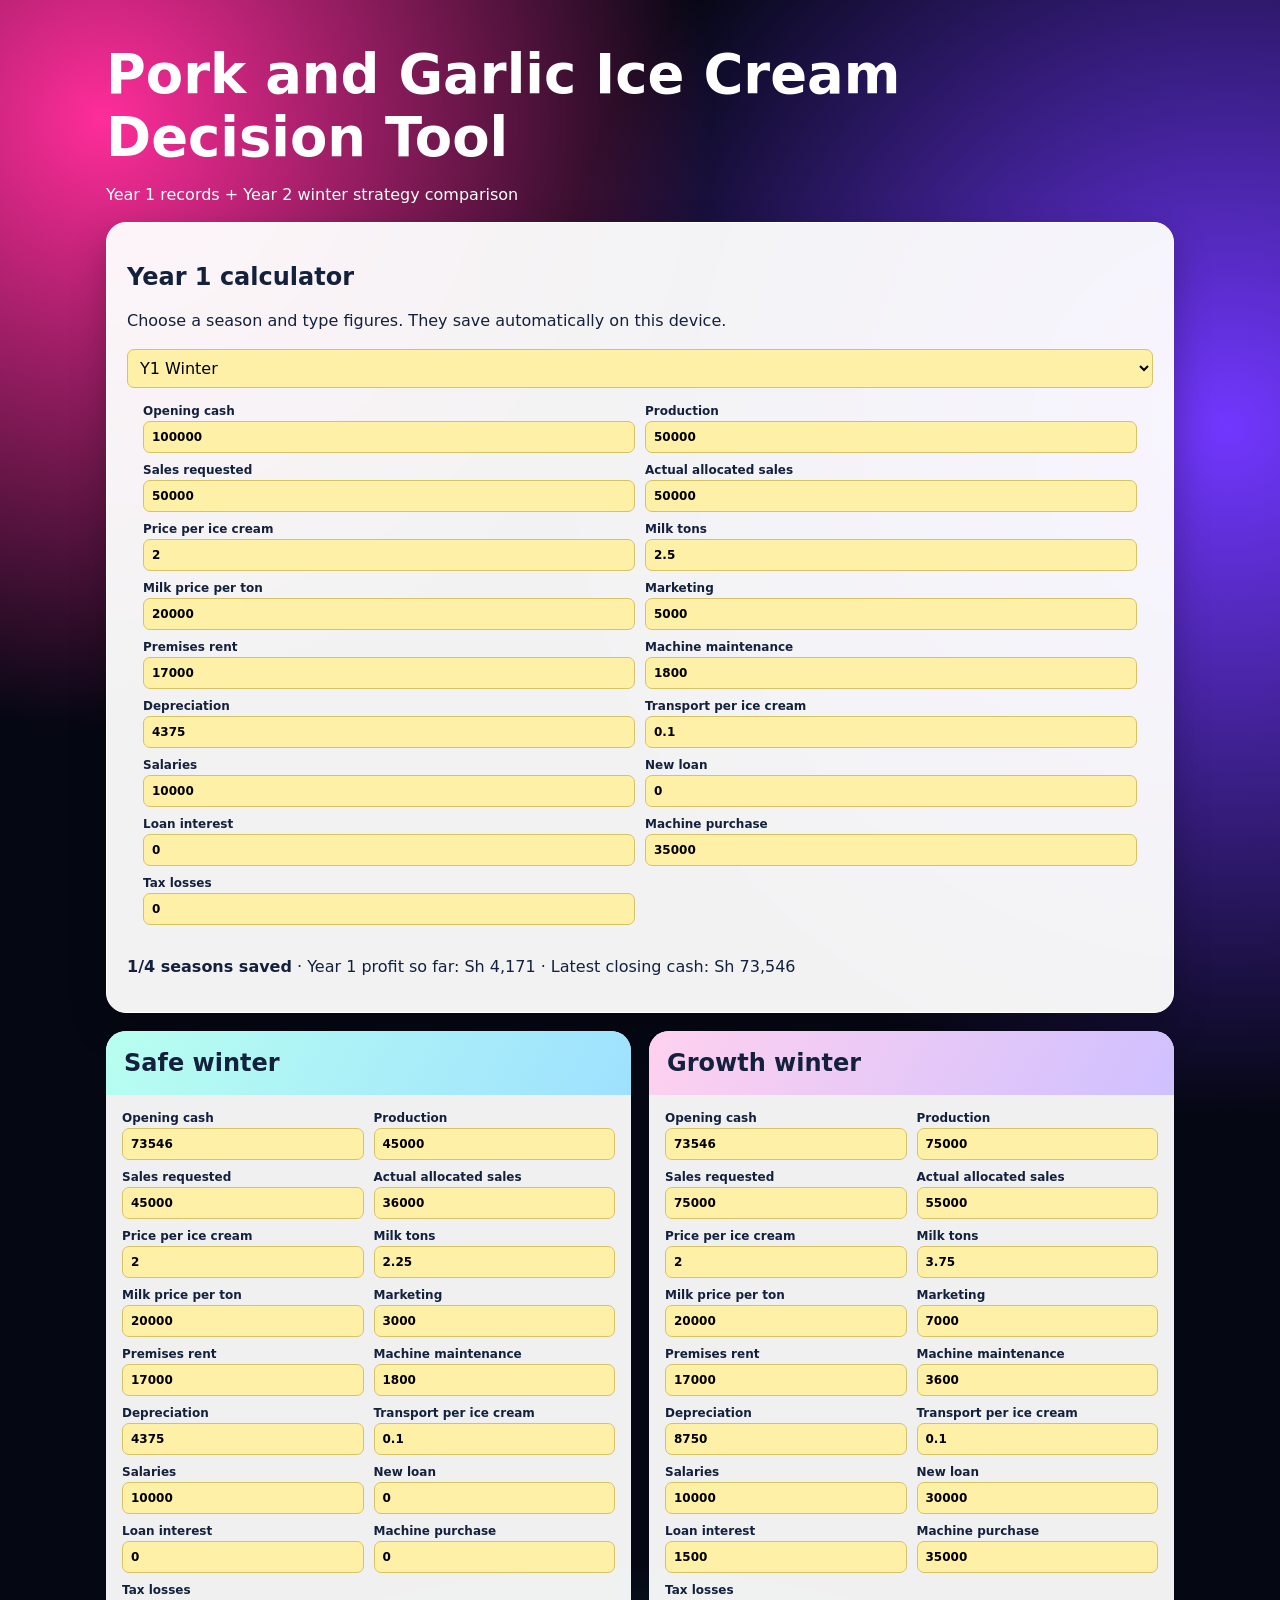
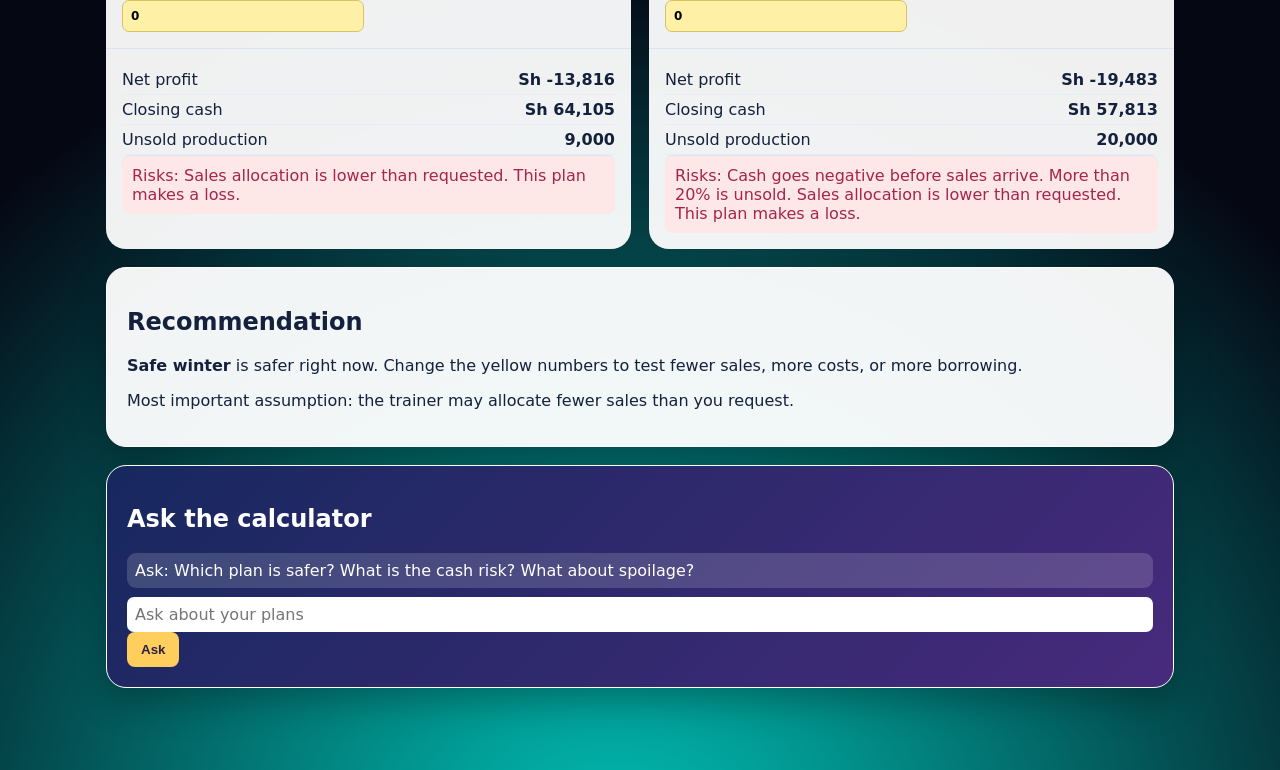
==== commit dbab5187: "Add files via upload" ====
--- a/index.html
+++ b/index.html
@@ -1 +1,5 @@
-<!doctype html><html lang="en"><head><meta charset="utf-8"><meta name="viewport" content="width=device-width,initial-scale=1"><title>Ice Cream Decision Lab</title><link rel="stylesheet" href="styles.css"></head><body><main><header><p class="eyebrow">Pork and Garlic Ice Cream Co.</p><h1>Decision Lab</h1><p>Save your seasons. Test plans. Choose with confidence.</p></header><nav><button data-page="records">Year 1 records</button><button data-page="plans">Year 2 planner</button><button data-page="compare">Compare plans</button><button data-page="future">Strategy guide</button></nav><section class="page active" id="records"><div class="panel"><h2>Year 1 seasonal records</h2><p>Enter one season at a time. Values save automatically on this device.</p><select id="season"><option>Y1 Winter</option><option>Y1 Spring</option><option>Y1 Summer</option><option>Y1 Autumn</option></select><div class="fields" id="seasonFields"></div><div id="summary" class="stats"></div></div></section><section class="page" id="plans"><div class="panel"><h2>Build a Year 2 winter plan</h2><p>Test realistic actual sales allocation, not only your best case.</p><div class="fields" id="planFields"></div><div class="actions"><input id="planName" placeholder="Name this plan, e.g. Balanced"><button id="savePlan">Save plan</button></div><div id="planOutput"></div></div></section><section class="page" id="compare"><div class="panel"><h2>Plan comparison</h2><p>Saved plans are compared below. Positive cash and fewer warnings are safer.</p><div id="table"></div><div id="chart" class="chart"></div><div id="recommendation"></div></div></section><section class="page" id="future"><div class="panel"><h2>Strategy guide</h2><div class="strategy"><div><b>1. Cash first</b><p>Check cash before market sales arrive.</p></div><div><b>2. Sales uncertainty</b><p>Save a low-sales plan before you decide production.</p></div><div><b>3. Grow carefully</b><p>Borrow only when extra sales cover interest and operating costs.</p></div></div></div></section></main><script src="app.js"></script></body></html>
+<!doctype html><html><head><meta charset="utf-8"><meta name="viewport" content="width=device-width,initial-scale=1"><title>Ice Cream Decision Tool</title><style>
+*{box-sizing:border-box}body{margin:0;font:16px system-ui;color:#14213d;background:radial-gradient(circle at 8% 5%,#ff2d9a,transparent 24%),radial-gradient(circle at 96% 18%,#7237ff,transparent 30%),radial-gradient(circle at 48% 105%,#00c6ba,transparent 36%),#050713;min-height:100vh}main{max-width:1100px;margin:auto;padding:32px 16px 64px}header{color:white}h1{font-size:clamp(2rem,5vw,3.4rem);margin:.2em 0}.card{background:#fffffff2;border:1px solid #fff;border-radius:20px;padding:20px;margin:18px 0;box-shadow:0 14px 35px #0004}.grid{display:grid;grid-template-columns:repeat(2,minmax(0,1fr));gap:18px}.plan{background:#fffffff0;border-radius:20px;overflow:hidden}.plan h2{margin:0;padding:18px;background:linear-gradient(120deg,#b8fff0,#9ee1ff)}.plan.growth h2{background:linear-gradient(120deg,#ffd1ef,#cfc0ff)}.inputs{padding:16px;display:grid;grid-template-columns:repeat(2,minmax(0,1fr));gap:10px}label{font-size:12px;font-weight:700}input,select{width:100%;padding:8px;border:1px solid #d8c363;border-radius:7px;background:#fff0a8;font:inherit;margin-top:3px}.result,.advice{padding:16px;border-top:1px solid #dbe4f3}.row{display:flex;justify-content:space-between;padding:5px 0;border-bottom:1px solid #e7edf7}.warn{padding:10px;border-radius:8px;background:#fde8e7;color:#a6244b}.good{padding:10px;border-radius:8px;background:#e7f4eb;color:#087a70}.chat{background:linear-gradient(135deg,#17285f,#482a7c);color:#fff}.chat input{background:#fff;border:0}.chat button{background:#ffce5c;color:#292147}button{border:0;border-radius:8px;padding:10px 14px;font-weight:700;background:#14213d;color:#fff}.msg{padding:8px;border-radius:9px;background:#ffffff28;margin:6px 0}.user{background:#9cf9ec;color:#14213d;margin-left:15%}@media(max-width:700px){.grid,.inputs{grid-template-columns:1fr}}
+</style></head><body><main><header><h1>Pork and Garlic Ice Cream Decision Tool</h1><p>Year 1 records + Year 2 winter strategy comparison</p></header><section class="card"><h2>Year 1 calculator</h2><p>Choose a season and type figures. They save automatically on this device.</p><select id="season"><option>Y1 Winter</option><option>Y1 Spring</option><option>Y1 Summer</option><option>Y1 Autumn</option></select><div class="inputs" id="yearInputs"></div><div id="summary"></div></section><section class="grid"><div class="plan"><h2>Safe winter</h2><div class="inputs" id="safeInputs"></div><div class="result" id="safeResult"></div></div><div class="plan growth"><h2>Growth winter</h2><div class="inputs" id="growthInputs"></div><div class="result" id="growthResult"></div></div></section><section class="card" id="recommend"></section><section class="card chat"><h2>Ask the calculator</h2><div id="log"><div class="msg">Ask: Which plan is safer? What is the cash risk? What about spoilage?</div></div><form id="form"><input id="q" placeholder="Ask about your plans"><button>Ask</button></form></section></main><script>
+const F=[['opening','Opening cash'],['production','Production'],['requested','Sales requested'],['sales','Actual allocated sales'],['price','Price per ice cream'],['milk','Milk tons'],['milkPrice','Milk price per ton'],['market','Marketing'],['rent','Premises rent'],['maintenance','Machine maintenance'],['depreciation','Depreciation'],['transport','Transport per ice cream'],['salary','Salaries'],['loan','New loan'],['interest','Loan interest'],['machine','Machine purchase'],['taxLoss','Tax losses']];const winter={opening:100000,production:50000,requested:50000,sales:50000,price:2,milk:2.5,milkPrice:20000,market:5000,rent:17000,maintenance:1800,depreciation:4375,transport:.1,salary:10000,loan:0,interest:0,machine:35000,taxLoss:0};let years=JSON.parse(localStorage.getItem('iceYears')||'{"Y1 Winter":'+JSON.stringify(winter)+'}');let plans={safe:{...winter,opening:73546,production:45000,requested:45000,sales:36000,milk:2.25,market:3000,machine:0},growth:{...winter,opening:73546,production:75000,requested:75000,sales:55000,milk:3.75,market:7000,maintenance:3600,depreciation:8750,loan:30000,interest:1500}};const n=x=>Number(x)||0,m=x=>'Sh '+Math.round(x).toLocaleString();function calc(p){let revenue=p.sales*p.price,milk=p.milk*p.milkPrice,trans=p.sales*p.transport,gross=revenue-milk-p.maintenance-p.depreciation,bonus=Math.round(Math.max(gross,0)*.05),pre=gross-trans-p.market-bonus-p.salary-p.rent-p.interest,tax=Math.round(Math.max(0,pre-p.taxLoss)*.1),before=p.opening+p.loan-p.machine-milk-p.market,close=p.opening+p.loan+revenue-p.machine-milk-p.market-p.rent-p.maintenance-trans-p.salary-bonus-p.interest-tax;return{revenue,milk,trans,bonus,pre,tax,profit:pre-tax,before,close,spoil:Math.max(0,p.production-p.sales)}}function fields(id,data,year=false){document.querySelector(id).innerHTML=F.map(([k,l])=>`<label>${l}<input type=number step=any data-k=${k} value=${data[k]||0}></label>`).join('');document.querySelector(id).oninput=e=>{data[e.target.dataset.k]=n(e.target.value);if(year){years[season.value]=data;localStorage.setItem('iceYears',JSON.stringify(years));yearSummary()}render()}}function out(id,p){let r=calc(p),risk=[];if(r.before<0)risk.push('Cash goes negative before sales arrive.');if(r.close<0)risk.push('Closing cash is negative.');if(p.production&&r.spoil/p.production>.2)risk.push('More than 20% is unsold.');if(p.sales<p.requested)risk.push('Sales allocation is lower than requested.');if(r.profit<0)risk.push('This plan makes a loss.');document.querySelector(id).innerHTML=`<div class=row><span>Net profit</span><b>${m(r.profit)}</b></div><div class=row><span>Closing cash</span><b>${m(r.close)}</b></div><div class=row><span>Unsold production</span><b>${r.spoil.toLocaleString()}</b></div><div class="advice ${risk.length?'warn':'good'}">${risk.length?'Risks: '+risk.join(' '):'Looks safer: cash stays positive and production is close to sales.'}</div>`;return{r,risk}}function render(){let a=out('#safeResult',plans.safe),b=out('#growthResult',plans.growth),win=a.risk.length<=b.risk.length?'Safe winter':'Growth winter';recommend.innerHTML=`<h2>Recommendation</h2><p><b>${win}</b> is safer right now. Change the yellow numbers to test fewer sales, more costs, or more borrowing.</p><p>Most important assumption: the trainer may allocate fewer sales than you request.</p>`}function yearSummary(){let s=Object.keys(years),rs=s.map(x=>calc(years[x]));summary.innerHTML=`<p><b>${s.length}/4 seasons saved</b> · Year 1 profit so far: ${m(rs.reduce((a,x)=>a+x.profit,0))} · Latest closing cash: ${m(rs.at(-1).close)}</p>`}let season=document.querySelector('#season');function load(){let d=years[season.value]||{...winter,opening:0,production:0,requested:0,sales:0,milk:0,market:0,rent:0,maintenance:0,depreciation:0,salary:0,machine:0};fields('#yearInputs',d,true)}season.onchange=load;load();fields('#safeInputs',plans.safe);fields('#growthInputs',plans.growth);yearSummary();render();form.onsubmit=e=>{e.preventDefault();let t=q.value.toLowerCase(),a=calc(plans.safe),b=calc(plans.growth),ans=t.includes('cash')?`Safe cash: ${m(a.close)}. Growth cash: ${m(b.close)}.`:t.includes('spoil')?`Safe unsold: ${a.spoil}. Growth unsold: ${b.spoil}.`:t.includes('profit')?`Safe profit: ${m(a.profit)}. Growth profit: ${m(b.profit)}.`:'Safe winter is usually safer when it has fewer warnings. Check cash before sales arrive and unsold production.';log.innerHTML+=`<div class="msg user">${q.value}</div><div class=msg>${ans}</div>`;q.value=''};
+</script></body></html>
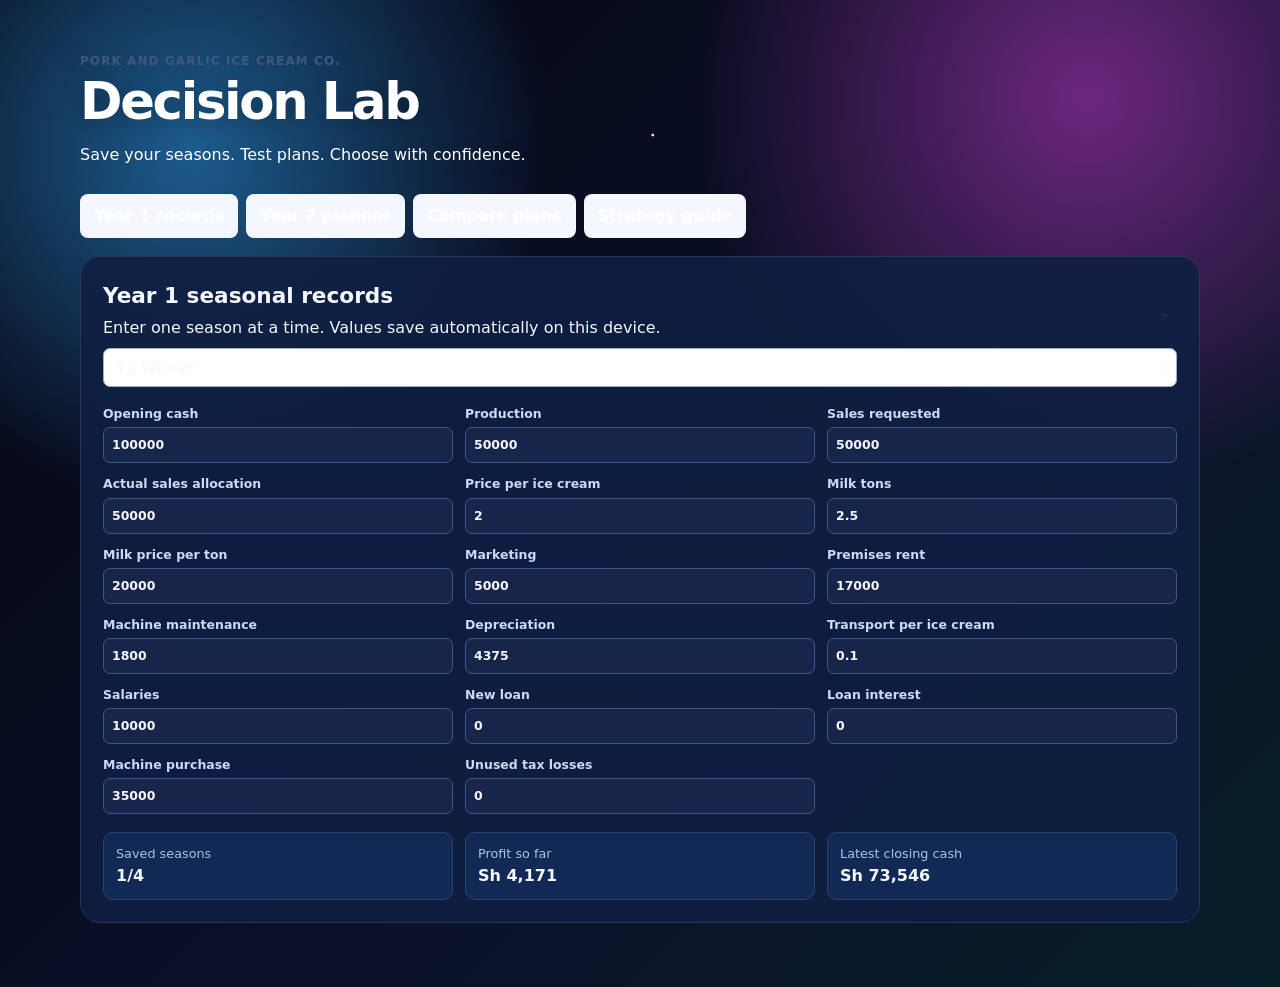
==== commit a943d097: "Add files via upload" ====
--- a/index.html
+++ b/index.html
@@ -1,5 +1 @@
-<!doctype html><html><head><meta charset="utf-8"><meta name="viewport" content="width=device-width,initial-scale=1"><title>Ice Cream Decision Tool</title><style>
-*{box-sizing:border-box}body{margin:0;font:16px system-ui;color:#14213d;background:radial-gradient(circle at 8% 5%,#ff2d9a,transparent 24%),radial-gradient(circle at 96% 18%,#7237ff,transparent 30%),radial-gradient(circle at 48% 105%,#00c6ba,transparent 36%),#050713;min-height:100vh}main{max-width:1100px;margin:auto;padding:32px 16px 64px}header{color:white}h1{font-size:clamp(2rem,5vw,3.4rem);margin:.2em 0}.card{background:#fffffff2;border:1px solid #fff;border-radius:20px;padding:20px;margin:18px 0;box-shadow:0 14px 35px #0004}.grid{display:grid;grid-template-columns:repeat(2,minmax(0,1fr));gap:18px}.plan{background:#fffffff0;border-radius:20px;overflow:hidden}.plan h2{margin:0;padding:18px;background:linear-gradient(120deg,#b8fff0,#9ee1ff)}.plan.growth h2{background:linear-gradient(120deg,#ffd1ef,#cfc0ff)}.inputs{padding:16px;display:grid;grid-template-columns:repeat(2,minmax(0,1fr));gap:10px}label{font-size:12px;font-weight:700}input,select{width:100%;padding:8px;border:1px solid #d8c363;border-radius:7px;background:#fff0a8;font:inherit;margin-top:3px}.result,.advice{padding:16px;border-top:1px solid #dbe4f3}.row{display:flex;justify-content:space-between;padding:5px 0;border-bottom:1px solid #e7edf7}.warn{padding:10px;border-radius:8px;background:#fde8e7;color:#a6244b}.good{padding:10px;border-radius:8px;background:#e7f4eb;color:#087a70}.chat{background:linear-gradient(135deg,#17285f,#482a7c);color:#fff}.chat input{background:#fff;border:0}.chat button{background:#ffce5c;color:#292147}button{border:0;border-radius:8px;padding:10px 14px;font-weight:700;background:#14213d;color:#fff}.msg{padding:8px;border-radius:9px;background:#ffffff28;margin:6px 0}.user{background:#9cf9ec;color:#14213d;margin-left:15%}@media(max-width:700px){.grid,.inputs{grid-template-columns:1fr}}
-</style></head><body><main><header><h1>Pork and Garlic Ice Cream Decision Tool</h1><p>Year 1 records + Year 2 winter strategy comparison</p></header><section class="card"><h2>Year 1 calculator</h2><p>Choose a season and type figures. They save automatically on this device.</p><select id="season"><option>Y1 Winter</option><option>Y1 Spring</option><option>Y1 Summer</option><option>Y1 Autumn</option></select><div class="inputs" id="yearInputs"></div><div id="summary"></div></section><section class="grid"><div class="plan"><h2>Safe winter</h2><div class="inputs" id="safeInputs"></div><div class="result" id="safeResult"></div></div><div class="plan growth"><h2>Growth winter</h2><div class="inputs" id="growthInputs"></div><div class="result" id="growthResult"></div></div></section><section class="card" id="recommend"></section><section class="card chat"><h2>Ask the calculator</h2><div id="log"><div class="msg">Ask: Which plan is safer? What is the cash risk? What about spoilage?</div></div><form id="form"><input id="q" placeholder="Ask about your plans"><button>Ask</button></form></section></main><script>
-const F=[['opening','Opening cash'],['production','Production'],['requested','Sales requested'],['sales','Actual allocated sales'],['price','Price per ice cream'],['milk','Milk tons'],['milkPrice','Milk price per ton'],['market','Marketing'],['rent','Premises rent'],['maintenance','Machine maintenance'],['depreciation','Depreciation'],['transport','Transport per ice cream'],['salary','Salaries'],['loan','New loan'],['interest','Loan interest'],['machine','Machine purchase'],['taxLoss','Tax losses']];const winter={opening:100000,production:50000,requested:50000,sales:50000,price:2,milk:2.5,milkPrice:20000,market:5000,rent:17000,maintenance:1800,depreciation:4375,transport:.1,salary:10000,loan:0,interest:0,machine:35000,taxLoss:0};let years=JSON.parse(localStorage.getItem('iceYears')||'{"Y1 Winter":'+JSON.stringify(winter)+'}');let plans={safe:{...winter,opening:73546,production:45000,requested:45000,sales:36000,milk:2.25,market:3000,machine:0},growth:{...winter,opening:73546,production:75000,requested:75000,sales:55000,milk:3.75,market:7000,maintenance:3600,depreciation:8750,loan:30000,interest:1500}};const n=x=>Number(x)||0,m=x=>'Sh '+Math.round(x).toLocaleString();function calc(p){let revenue=p.sales*p.price,milk=p.milk*p.milkPrice,trans=p.sales*p.transport,gross=revenue-milk-p.maintenance-p.depreciation,bonus=Math.round(Math.max(gross,0)*.05),pre=gross-trans-p.market-bonus-p.salary-p.rent-p.interest,tax=Math.round(Math.max(0,pre-p.taxLoss)*.1),before=p.opening+p.loan-p.machine-milk-p.market,close=p.opening+p.loan+revenue-p.machine-milk-p.market-p.rent-p.maintenance-trans-p.salary-bonus-p.interest-tax;return{revenue,milk,trans,bonus,pre,tax,profit:pre-tax,before,close,spoil:Math.max(0,p.production-p.sales)}}function fields(id,data,year=false){document.querySelector(id).innerHTML=F.map(([k,l])=>`<label>${l}<input type=number step=any data-k=${k} value=${data[k]||0}></label>`).join('');document.querySelector(id).oninput=e=>{data[e.target.dataset.k]=n(e.target.value);if(year){years[season.value]=data;localStorage.setItem('iceYears',JSON.stringify(years));yearSummary()}render()}}function out(id,p){let r=calc(p),risk=[];if(r.before<0)risk.push('Cash goes negative before sales arrive.');if(r.close<0)risk.push('Closing cash is negative.');if(p.production&&r.spoil/p.production>.2)risk.push('More than 20% is unsold.');if(p.sales<p.requested)risk.push('Sales allocation is lower than requested.');if(r.profit<0)risk.push('This plan makes a loss.');document.querySelector(id).innerHTML=`<div class=row><span>Net profit</span><b>${m(r.profit)}</b></div><div class=row><span>Closing cash</span><b>${m(r.close)}</b></div><div class=row><span>Unsold production</span><b>${r.spoil.toLocaleString()}</b></div><div class="advice ${risk.length?'warn':'good'}">${risk.length?'Risks: '+risk.join(' '):'Looks safer: cash stays positive and production is close to sales.'}</div>`;return{r,risk}}function render(){let a=out('#safeResult',plans.safe),b=out('#growthResult',plans.growth),win=a.risk.length<=b.risk.length?'Safe winter':'Growth winter';recommend.innerHTML=`<h2>Recommendation</h2><p><b>${win}</b> is safer right now. Change the yellow numbers to test fewer sales, more costs, or more borrowing.</p><p>Most important assumption: the trainer may allocate fewer sales than you request.</p>`}function yearSummary(){let s=Object.keys(years),rs=s.map(x=>calc(years[x]));summary.innerHTML=`<p><b>${s.length}/4 seasons saved</b> · Year 1 profit so far: ${m(rs.reduce((a,x)=>a+x.profit,0))} · Latest closing cash: ${m(rs.at(-1).close)}</p>`}let season=document.querySelector('#season');function load(){let d=years[season.value]||{...winter,opening:0,production:0,requested:0,sales:0,milk:0,market:0,rent:0,maintenance:0,depreciation:0,salary:0,machine:0};fields('#yearInputs',d,true)}season.onchange=load;load();fields('#safeInputs',plans.safe);fields('#growthInputs',plans.growth);yearSummary();render();form.onsubmit=e=>{e.preventDefault();let t=q.value.toLowerCase(),a=calc(plans.safe),b=calc(plans.growth),ans=t.includes('cash')?`Safe cash: ${m(a.close)}. Growth cash: ${m(b.close)}.`:t.includes('spoil')?`Safe unsold: ${a.spoil}. Growth unsold: ${b.spoil}.`:t.includes('profit')?`Safe profit: ${m(a.profit)}. Growth profit: ${m(b.profit)}.`:'Safe winter is usually safer when it has fewer warnings. Check cash before sales arrive and unsold production.';log.innerHTML+=`<div class="msg user">${q.value}</div><div class=msg>${ans}</div>`;q.value=''};
-</script></body></html>
+<!doctype html><html lang="en"><head><meta charset="utf-8"><meta name="viewport" content="width=device-width,initial-scale=1"><title>Ice Cream Decision Lab</title><link rel="stylesheet" href="styles.css"></head><body><main><header><p class="eyebrow">Pork and Garlic Ice Cream Co.</p><h1>Decision Lab</h1><p>Save your seasons. Test plans. Choose with confidence.</p></header><nav><button data-page="records">Year 1 records</button><button data-page="plans">Year 2 planner</button><button data-page="compare">Compare plans</button><button data-page="future">Strategy guide</button></nav><section class="page active" id="records"><div class="panel"><h2>Year 1 seasonal records</h2><p>Enter one season at a time. Values save automatically on this device.</p><select id="season"><option>Y1 Winter</option><option>Y1 Spring</option><option>Y1 Summer</option><option>Y1 Autumn</option></select><div class="fields" id="seasonFields"></div><div id="summary" class="stats"></div></div></section><section class="page" id="plans"><div class="panel"><h2>Build a Year 2 winter plan</h2><p>Test realistic actual sales allocation, not only your best case.</p><div class="fields" id="planFields"></div><div class="actions"><input id="planName" placeholder="Name this plan, e.g. Balanced"><button id="savePlan">Save plan</button></div><div id="planOutput"></div></div></section><section class="page" id="compare"><div class="panel"><h2>Plan comparison</h2><p>Saved plans are compared below. Positive cash and fewer warnings are safer.</p><div id="table"></div><div id="chart" class="chart"></div><div id="recommendation"></div></div></section><section class="page" id="future"><div class="panel"><h2>Strategy guide</h2><div class="strategy"><div><b>1. Cash first</b><p>Check cash before market sales arrive.</p></div><div><b>2. Sales uncertainty</b><p>Save a low-sales plan before you decide production.</p></div><div><b>3. Grow carefully</b><p>Borrow only when extra sales cover interest and operating costs.</p></div></div></div></section></main><script src="app.js"></script></body></html>
--- a/styles.css
+++ b/styles.css
@@ -0,0 +1,33 @@
+:root { --ink:#f4f7ff; --muted:#a8b6d8; --paper:#07091a; --line:#29345b; --safe:#71e8c5; --growth:#c99bff; --input:#18254a; --risk:#ff7a9d; --good:#71e8c5; }
+* { box-sizing:border-box; }
+body { margin:0; min-height:100vh; position:relative; isolation:isolate; font-family:Inter, ui-sans-serif, system-ui, -apple-system, BlinkMacSystemFont, "Segoe UI", sans-serif; color:var(--ink); background:radial-gradient(circle at 15% 15%,#1d5d8f 0,transparent 26%),radial-gradient(circle at 85% 10%,#6c277e 0,transparent 28%),linear-gradient(135deg,#050714,#0b1028 55%,#071e29); line-height:1.45; }
+body::before { content:""; position:fixed; inset:0; z-index:-1; opacity:.95; pointer-events:none; background-image:radial-gradient(circle at 8% 23%,#fff 0 1px,transparent 1.8px),radial-gradient(circle at 29% 74%,#bcdfff 0 1px,transparent 1.8px),radial-gradient(circle at 51% 15%,#fff4bd 0 1px,transparent 1.8px),radial-gradient(circle at 72% 59%,#d4b6ff 0 1.2px,transparent 2px),radial-gradient(circle at 91% 35%,#fff 0 1px,transparent 1.8px),radial-gradient(circle at 41% 42%,#9ff9ef 0 1px,transparent 1.8px),radial-gradient(circle at 18% 57%,#ffb6dc 0 1px,transparent 1.8px); }
+main { width:min(1120px, calc(100% - 32px)); margin:0 auto; padding:48px 0 64px; }
+header { max-width:760px; margin-bottom:28px; color:white; text-shadow:0 4px 24px rgba(0,0,0,.3); }
+h1 { font-size:clamp(2rem, 4vw, 3.4rem); letter-spacing:-.045em; line-height:1.02; margin:.2rem 0 1rem; }
+h2 { font-size:1.35rem; margin:.1rem 0 .2rem; }
+p { margin:.3rem 0; } .intro { color:#e2eaff; font-size:1.06rem; }
+.eyebrow { color:#3c587f; text-transform:uppercase; letter-spacing:.09em; font-size:.75rem; font-weight:750; }
+.year-one, .recommendation, .how-to { background:rgba(13,20,48,.88); border:1px solid var(--line); box-shadow:0 20px 54px rgba(0,0,0,.35); border-radius:18px; padding:22px; margin:18px 0; }
+.season-calculator { background:linear-gradient(135deg,rgba(18,31,70,.94),rgba(16,45,67,.9)); border:1px solid #3b5791; box-shadow:0 20px 54px rgba(0,0,0,.35); border-radius:18px; padding:22px; margin:18px 0; }
+.section-heading { display:flex; justify-content:space-between; align-items:flex-start; gap:20px; margin-bottom:16px; }
+.section-heading h2 { margin:.15rem 0; } .section-heading p:not(.eyebrow) { color:var(--muted); }
+.season-picker { min-width:150px; } select { width:100%; margin-top:4px; border:1px solid #9faecc; border-radius:7px; background:white; padding:8px; color:var(--ink); font:inherit; }
+.season-actions { display:flex; align-items:center; flex-wrap:wrap; gap:10px; padding:16px 0; } button { cursor:pointer; border:0; border-radius:8px; background:var(--ink); color:white; padding:10px 14px; font:inherit; font-weight:700; } button.secondary { background:#e8edf5; color:var(--ink); } #save-message { color:var(--good); font-size:.9rem; font-weight:650; }
+.year-summary { display:grid; grid-template-columns:repeat(4,minmax(0,1fr)); gap:10px; } .year-summary div { padding:12px; border:1px solid var(--line); border-radius:10px; } .year-summary span { color:var(--muted); display:block; font-size:.76rem; } .year-summary strong { display:block; margin-top:3px; }
+.year-one { display:flex; gap:30px; align-items:center; justify-content:space-between; }
+.facts { display:flex; gap:10px; flex-wrap:wrap; } .facts div { min-width:125px; padding:11px 13px; background:linear-gradient(135deg,#d9edff,#e4fff8); border-radius:10px; }
+.facts span { display:block; color:var(--muted); font-size:.78rem; } .facts strong { font-size:1.05rem; }
+.plans { display:grid; grid-template-columns:repeat(2,minmax(0,1fr)); gap:18px; }
+.plan { background:rgba(13,20,48,.92); border:1px solid var(--line); box-shadow:0 16px 38px rgba(0,0,0,.3); border-radius:18px; overflow:hidden; transition:transform .2s ease, box-shadow .2s ease; }.plan:hover { transform:translateY(-4px); box-shadow:0 24px 52px rgba(0,0,0,.45); }
+.plan-heading { padding:20px 22px; } .safe .plan-heading { background:linear-gradient(120deg,#b8fff0,#9ee1ff); } .growth .plan-heading { background:linear-gradient(120deg,#ffd1ef,#cfc0ff); }
+.inputs, .results { padding:18px 22px; } .inputs { display:grid; grid-template-columns:repeat(2,minmax(0,1fr)); gap:12px; border-bottom:1px solid var(--line); }
+label { color:#cdd9fa; font-size:.78rem; font-weight:650; } input { width:100%; margin-top:4px; border:1px solid #40558a; border-radius:7px; background:var(--input); padding:8px; color:var(--ink); font:inherit; }
+.results h3 { font-size:1rem; margin:0 0 8px; } .result-row { display:flex; justify-content:space-between; gap:10px; border-bottom:1px solid #edf0f4; padding:6px 0; font-size:.9rem; }
+.result-row strong { white-space:nowrap; } .status { margin-top:12px; border-radius:9px; padding:10px; font-size:.88rem; font-weight:650; } .status.good { background:#e7f4eb; color:var(--good); } .status.risk { background:#fde8e7; color:var(--risk); }
+.advice { margin-top:14px; padding:12px; border-radius:10px; background:#f1f5ff; border:1px solid #d9e3fa; font-size:.86rem; }.advice h3 { margin:0 0 6px; color:#293e73; }.advice p { margin:5px 0; }
+.recommendation { border-left:5px solid #f1b52e; } .assumption { color:#43516a; margin-top:10px; }
+.how-to ol { padding-left:20px; margin:8px 0 0; } .how-to li { margin:6px 0; }
+@media (max-width:760px) { main { padding-top:28px; } .plans { grid-template-columns:1fr; } .year-one { align-items:flex-start; flex-direction:column; gap:14px; } .section-heading { flex-direction:column; } .year-summary { grid-template-columns:repeat(2,minmax(0,1fr)); } }
+@media (max-width:420px) { .inputs { grid-template-columns:1fr; } }
+.page{display:none}.page.active{display:block}nav{display:flex;gap:8px;flex-wrap:wrap;margin-bottom:18px}.panel{background:#101f42e8;border:1px solid var(--line);border-radius:20px;padding:22px}.fields{display:grid;grid-template-columns:repeat(3,1fr);gap:12px;margin:18px 0}.stats,.strategy{display:grid;grid-template-columns:repeat(3,1fr);gap:12px}.stats div,.strategy div,.row{background:#132955;border:1px solid #29456f;border-radius:10px;padding:12px}.stats span{display:block;color:#adc1e8;font-size:.8rem}.risk{color:#ff91bc}.safe{color:#71e8c5}.actions{display:flex;gap:8px}.chart{display:flex;align-items:end;gap:12px;height:190px;margin:20px 0}.bar{flex:1;background:linear-gradient(#72ead2,#1a6580);color:#071229;border-radius:9px 9px 0 0;padding:7px;font-size:.8rem;font-weight:800}@media(max-width:720px){.fields,.stats,.strategy{grid-template-columns:1fr}}
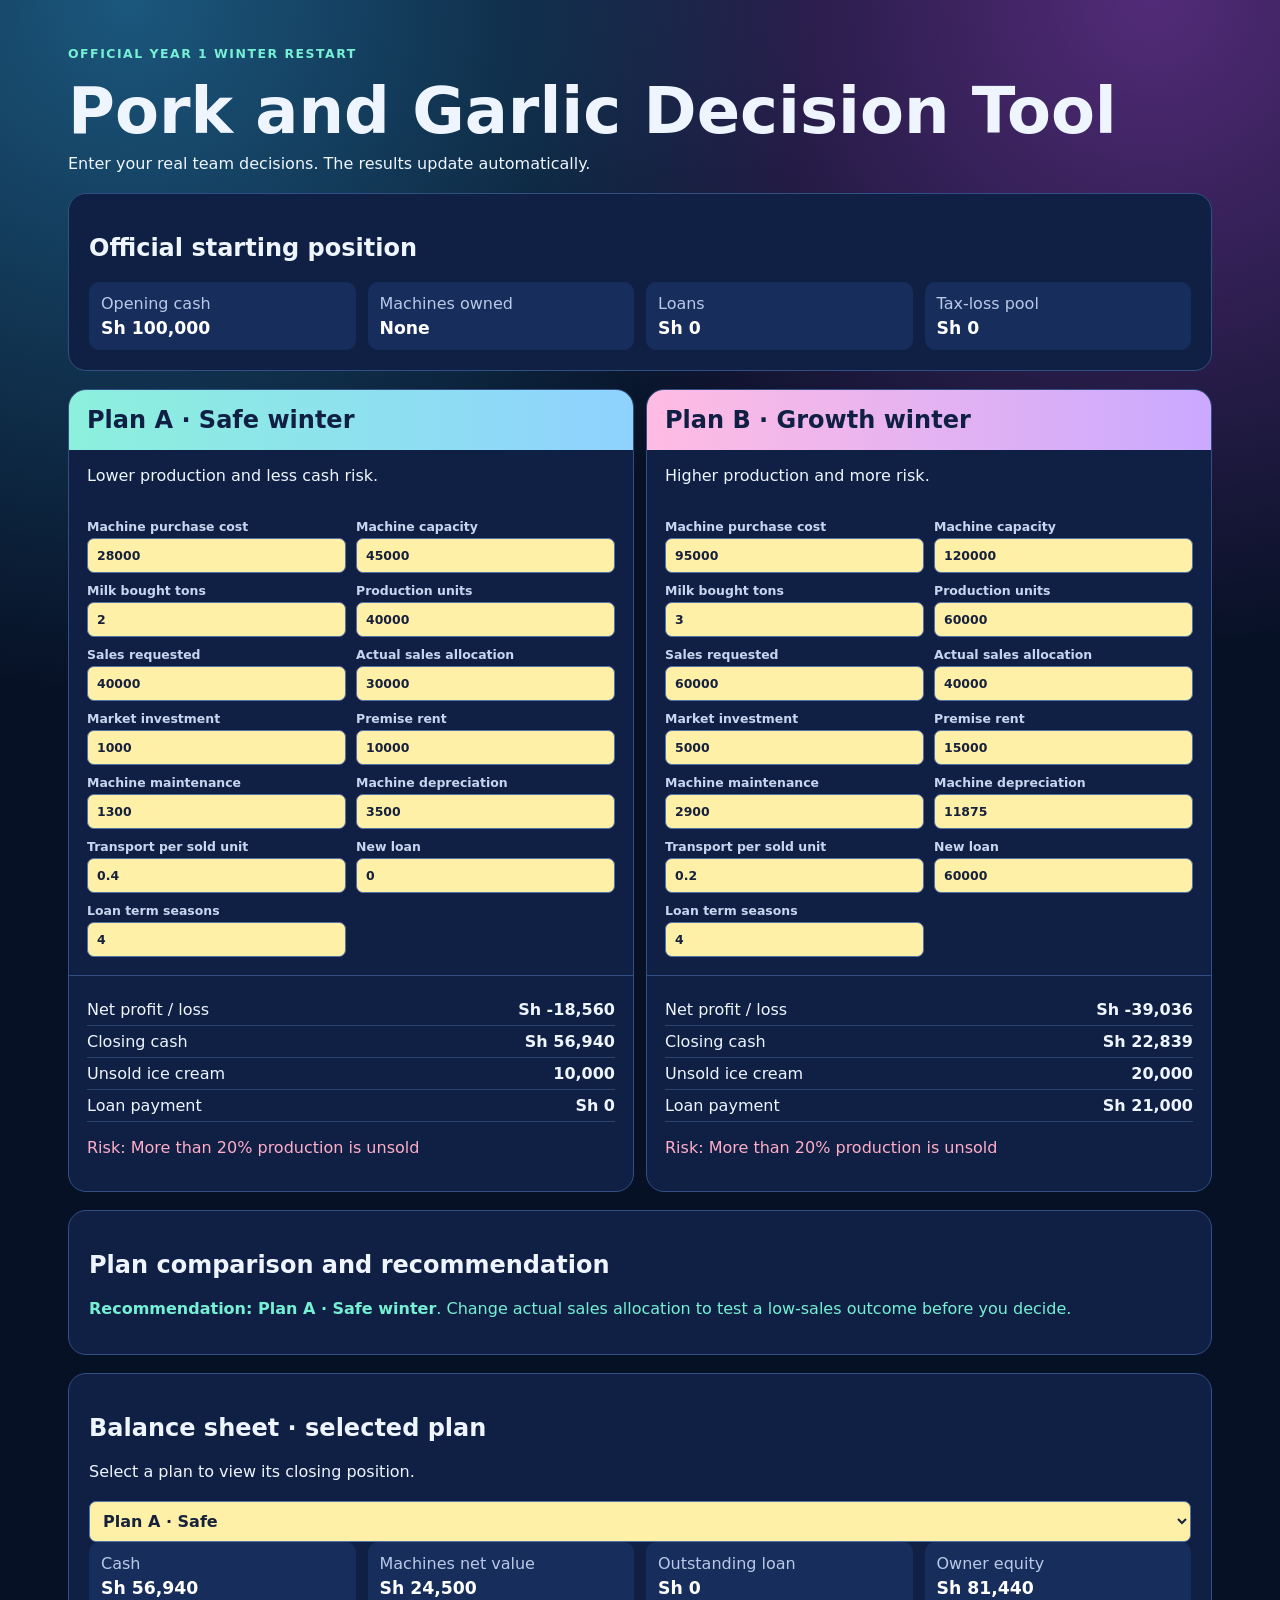
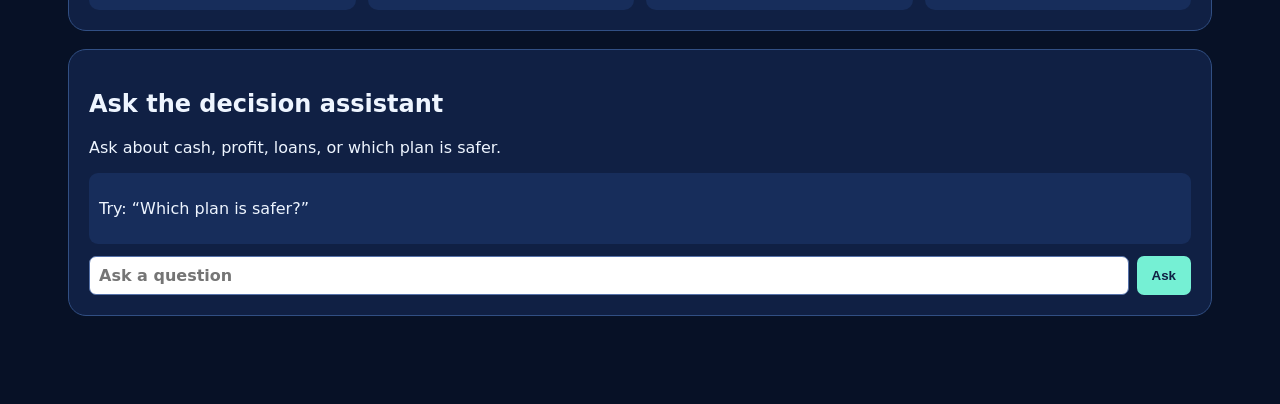
==== commit 663e64e9: "Add files via upload" ====
--- a/index.html
+++ b/index.html
@@ -1 +1 @@
-<!doctype html><html lang="en"><head><meta charset="utf-8"><meta name="viewport" content="width=device-width,initial-scale=1"><title>Ice Cream Decision Lab</title><link rel="stylesheet" href="styles.css"></head><body><main><header><p class="eyebrow">Pork and Garlic Ice Cream Co.</p><h1>Decision Lab</h1><p>Save your seasons. Test plans. Choose with confidence.</p></header><nav><button data-page="records">Year 1 records</button><button data-page="plans">Year 2 planner</button><button data-page="compare">Compare plans</button><button data-page="future">Strategy guide</button></nav><section class="page active" id="records"><div class="panel"><h2>Year 1 seasonal records</h2><p>Enter one season at a time. Values save automatically on this device.</p><select id="season"><option>Y1 Winter</option><option>Y1 Spring</option><option>Y1 Summer</option><option>Y1 Autumn</option></select><div class="fields" id="seasonFields"></div><div id="summary" class="stats"></div></div></section><section class="page" id="plans"><div class="panel"><h2>Build a Year 2 winter plan</h2><p>Test realistic actual sales allocation, not only your best case.</p><div class="fields" id="planFields"></div><div class="actions"><input id="planName" placeholder="Name this plan, e.g. Balanced"><button id="savePlan">Save plan</button></div><div id="planOutput"></div></div></section><section class="page" id="compare"><div class="panel"><h2>Plan comparison</h2><p>Saved plans are compared below. Positive cash and fewer warnings are safer.</p><div id="table"></div><div id="chart" class="chart"></div><div id="recommendation"></div></div></section><section class="page" id="future"><div class="panel"><h2>Strategy guide</h2><div class="strategy"><div><b>1. Cash first</b><p>Check cash before market sales arrive.</p></div><div><b>2. Sales uncertainty</b><p>Save a low-sales plan before you decide production.</p></div><div><b>3. Grow carefully</b><p>Borrow only when extra sales cover interest and operating costs.</p></div></div></div></section></main><script src="app.js"></script></body></html>
+<!doctype html><html lang="en"><head><meta charset="utf-8"><meta name="viewport" content="width=device-width,initial-scale=1"><title>Pork and Garlic Decision Tool</title><link rel="stylesheet" href="styles.css"></head><body><main><header><p>OFFICIAL YEAR 1 WINTER RESTART</p><h1>Pork and Garlic Decision Tool</h1><span>Enter your real team decisions. The results update automatically.</span></header><section class="panel"><h2>Official starting position</h2><div class="summary"><div>Opening cash<b>Sh 100,000</b></div><div>Machines owned<b>None</b></div><div>Loans<b>Sh 0</b></div><div>Tax-loss pool<b>Sh 0</b></div></div></section><section class="plans"><article class="plan safe"><h2>Plan A · Safe winter</h2><p>Lower production and less cash risk.</p><div class="inputs" id="safeInputs"></div><div class="result" id="safeResult"></div></article><article class="plan growth"><h2>Plan B · Growth winter</h2><p>Higher production and more risk.</p><div class="inputs" id="growthInputs"></div><div class="result" id="growthResult"></div></article></section><section class="panel"><h2>Plan comparison and recommendation</h2><div id="comparison"></div></section><section class="panel"><h2>Balance sheet · selected plan</h2><p>Select a plan to view its closing position.</p><select id="balancePlan"><option value="safe">Plan A · Safe</option><option value="growth">Plan B · Growth</option></select><div class="balance" id="balance"></div></section><section class="panel"><h2>Ask the decision assistant</h2><p>Ask about cash, profit, loans, or which plan is safer.</p><div class="chat" id="chat"><p>Try: “Which plan is safer?”</p></div><form id="chatForm"><input id="question" placeholder="Ask a question"><button>Ask</button></form></section></main><script src="app.js"></script></body></html>
--- a/styles.css
+++ b/styles.css
@@ -1,33 +1 @@
-:root { --ink:#f4f7ff; --muted:#a8b6d8; --paper:#07091a; --line:#29345b; --safe:#71e8c5; --growth:#c99bff; --input:#18254a; --risk:#ff7a9d; --good:#71e8c5; }
-* { box-sizing:border-box; }
-body { margin:0; min-height:100vh; position:relative; isolation:isolate; font-family:Inter, ui-sans-serif, system-ui, -apple-system, BlinkMacSystemFont, "Segoe UI", sans-serif; color:var(--ink); background:radial-gradient(circle at 15% 15%,#1d5d8f 0,transparent 26%),radial-gradient(circle at 85% 10%,#6c277e 0,transparent 28%),linear-gradient(135deg,#050714,#0b1028 55%,#071e29); line-height:1.45; }
-body::before { content:""; position:fixed; inset:0; z-index:-1; opacity:.95; pointer-events:none; background-image:radial-gradient(circle at 8% 23%,#fff 0 1px,transparent 1.8px),radial-gradient(circle at 29% 74%,#bcdfff 0 1px,transparent 1.8px),radial-gradient(circle at 51% 15%,#fff4bd 0 1px,transparent 1.8px),radial-gradient(circle at 72% 59%,#d4b6ff 0 1.2px,transparent 2px),radial-gradient(circle at 91% 35%,#fff 0 1px,transparent 1.8px),radial-gradient(circle at 41% 42%,#9ff9ef 0 1px,transparent 1.8px),radial-gradient(circle at 18% 57%,#ffb6dc 0 1px,transparent 1.8px); }
-main { width:min(1120px, calc(100% - 32px)); margin:0 auto; padding:48px 0 64px; }
-header { max-width:760px; margin-bottom:28px; color:white; text-shadow:0 4px 24px rgba(0,0,0,.3); }
-h1 { font-size:clamp(2rem, 4vw, 3.4rem); letter-spacing:-.045em; line-height:1.02; margin:.2rem 0 1rem; }
-h2 { font-size:1.35rem; margin:.1rem 0 .2rem; }
-p { margin:.3rem 0; } .intro { color:#e2eaff; font-size:1.06rem; }
-.eyebrow { color:#3c587f; text-transform:uppercase; letter-spacing:.09em; font-size:.75rem; font-weight:750; }
-.year-one, .recommendation, .how-to { background:rgba(13,20,48,.88); border:1px solid var(--line); box-shadow:0 20px 54px rgba(0,0,0,.35); border-radius:18px; padding:22px; margin:18px 0; }
-.season-calculator { background:linear-gradient(135deg,rgba(18,31,70,.94),rgba(16,45,67,.9)); border:1px solid #3b5791; box-shadow:0 20px 54px rgba(0,0,0,.35); border-radius:18px; padding:22px; margin:18px 0; }
-.section-heading { display:flex; justify-content:space-between; align-items:flex-start; gap:20px; margin-bottom:16px; }
-.section-heading h2 { margin:.15rem 0; } .section-heading p:not(.eyebrow) { color:var(--muted); }
-.season-picker { min-width:150px; } select { width:100%; margin-top:4px; border:1px solid #9faecc; border-radius:7px; background:white; padding:8px; color:var(--ink); font:inherit; }
-.season-actions { display:flex; align-items:center; flex-wrap:wrap; gap:10px; padding:16px 0; } button { cursor:pointer; border:0; border-radius:8px; background:var(--ink); color:white; padding:10px 14px; font:inherit; font-weight:700; } button.secondary { background:#e8edf5; color:var(--ink); } #save-message { color:var(--good); font-size:.9rem; font-weight:650; }
-.year-summary { display:grid; grid-template-columns:repeat(4,minmax(0,1fr)); gap:10px; } .year-summary div { padding:12px; border:1px solid var(--line); border-radius:10px; } .year-summary span { color:var(--muted); display:block; font-size:.76rem; } .year-summary strong { display:block; margin-top:3px; }
-.year-one { display:flex; gap:30px; align-items:center; justify-content:space-between; }
-.facts { display:flex; gap:10px; flex-wrap:wrap; } .facts div { min-width:125px; padding:11px 13px; background:linear-gradient(135deg,#d9edff,#e4fff8); border-radius:10px; }
-.facts span { display:block; color:var(--muted); font-size:.78rem; } .facts strong { font-size:1.05rem; }
-.plans { display:grid; grid-template-columns:repeat(2,minmax(0,1fr)); gap:18px; }
-.plan { background:rgba(13,20,48,.92); border:1px solid var(--line); box-shadow:0 16px 38px rgba(0,0,0,.3); border-radius:18px; overflow:hidden; transition:transform .2s ease, box-shadow .2s ease; }.plan:hover { transform:translateY(-4px); box-shadow:0 24px 52px rgba(0,0,0,.45); }
-.plan-heading { padding:20px 22px; } .safe .plan-heading { background:linear-gradient(120deg,#b8fff0,#9ee1ff); } .growth .plan-heading { background:linear-gradient(120deg,#ffd1ef,#cfc0ff); }
-.inputs, .results { padding:18px 22px; } .inputs { display:grid; grid-template-columns:repeat(2,minmax(0,1fr)); gap:12px; border-bottom:1px solid var(--line); }
-label { color:#cdd9fa; font-size:.78rem; font-weight:650; } input { width:100%; margin-top:4px; border:1px solid #40558a; border-radius:7px; background:var(--input); padding:8px; color:var(--ink); font:inherit; }
-.results h3 { font-size:1rem; margin:0 0 8px; } .result-row { display:flex; justify-content:space-between; gap:10px; border-bottom:1px solid #edf0f4; padding:6px 0; font-size:.9rem; }
-.result-row strong { white-space:nowrap; } .status { margin-top:12px; border-radius:9px; padding:10px; font-size:.88rem; font-weight:650; } .status.good { background:#e7f4eb; color:var(--good); } .status.risk { background:#fde8e7; color:var(--risk); }
-.advice { margin-top:14px; padding:12px; border-radius:10px; background:#f1f5ff; border:1px solid #d9e3fa; font-size:.86rem; }.advice h3 { margin:0 0 6px; color:#293e73; }.advice p { margin:5px 0; }
-.recommendation { border-left:5px solid #f1b52e; } .assumption { color:#43516a; margin-top:10px; }
-.how-to ol { padding-left:20px; margin:8px 0 0; } .how-to li { margin:6px 0; }
-@media (max-width:760px) { main { padding-top:28px; } .plans { grid-template-columns:1fr; } .year-one { align-items:flex-start; flex-direction:column; gap:14px; } .section-heading { flex-direction:column; } .year-summary { grid-template-columns:repeat(2,minmax(0,1fr)); } }
-@media (max-width:420px) { .inputs { grid-template-columns:1fr; } }
-.page{display:none}.page.active{display:block}nav{display:flex;gap:8px;flex-wrap:wrap;margin-bottom:18px}.panel{background:#101f42e8;border:1px solid var(--line);border-radius:20px;padding:22px}.fields{display:grid;grid-template-columns:repeat(3,1fr);gap:12px;margin:18px 0}.stats,.strategy{display:grid;grid-template-columns:repeat(3,1fr);gap:12px}.stats div,.strategy div,.row{background:#132955;border:1px solid #29456f;border-radius:10px;padding:12px}.stats span{display:block;color:#adc1e8;font-size:.8rem}.risk{color:#ff91bc}.safe{color:#71e8c5}.actions{display:flex;gap:8px}.chart{display:flex;align-items:end;gap:12px;height:190px;margin:20px 0}.bar{flex:1;background:linear-gradient(#72ead2,#1a6580);color:#071229;border-radius:9px 9px 0 0;padding:7px;font-size:.8rem;font-weight:800}@media(max-width:720px){.fields,.stats,.strategy{grid-template-columns:1fr}}
+*{box-sizing:border-box}body{margin:0;font:16px system-ui;background:radial-gradient(circle at 10% 0,#1b577d,transparent 30%),radial-gradient(circle at 90% 0,#532b78,transparent 28%),#071126;color:#eef5ff}main{max-width:1180px;margin:auto;padding:34px 18px 70px}header{margin-bottom:20px}header p{font-size:.78rem;letter-spacing:.12em;color:#75f0d4;font-weight:800}h1{font-size:clamp(2.2rem,5vw,4rem);margin:.1em 0}.panel,.plan{background:#102044;border:1px solid #314f83;border-radius:18px;padding:20px;margin:18px 0}.summary,.plans,.balance{display:grid;grid-template-columns:repeat(4,1fr);gap:12px}.summary div,.balance div{background:#172d5b;border-radius:10px;padding:12px;color:#b9c9e7}.summary b,.balance b{display:block;color:#fff;font-size:1.08rem;margin-top:5px}.plans{grid-template-columns:1fr 1fr}.plan{margin:0;padding:0;overflow:hidden}.plan h2,.plan>p{margin:0;padding:16px 18px}.safe h2{background:linear-gradient(90deg,#8cf0dc,#8fd2ff);color:#102044}.growth h2{background:linear-gradient(90deg,#ffbce3,#caa9ff);color:#102044}.inputs{padding:18px;display:grid;grid-template-columns:1fr 1fr;gap:10px}label{font-size:.78rem;font-weight:800;color:#c7d5ef}input,select{width:100%;margin-top:4px;padding:9px;border-radius:7px;border:1px solid #5571a8;background:#fff0a8;color:#17213c;font:inherit;font-weight:700}.result{border-top:1px solid #314f83;padding:18px}.row{display:flex;justify-content:space-between;padding:6px 0;border-bottom:1px solid #29466f}.warning{color:#ffadc8}.good{color:#75f0d4}.chat{min-height:55px;padding:10px;background:#172d5b;border-radius:9px;margin:12px 0}form{display:flex;gap:8px}form input{margin:0;background:white}button{border:0;border-radius:7px;padding:9px 15px;background:#75f0d4;color:#102044;font-weight:800}@media(max-width:760px){.plans,.summary,.balance{grid-template-columns:1fr}.inputs{grid-template-columns:1fr}}
